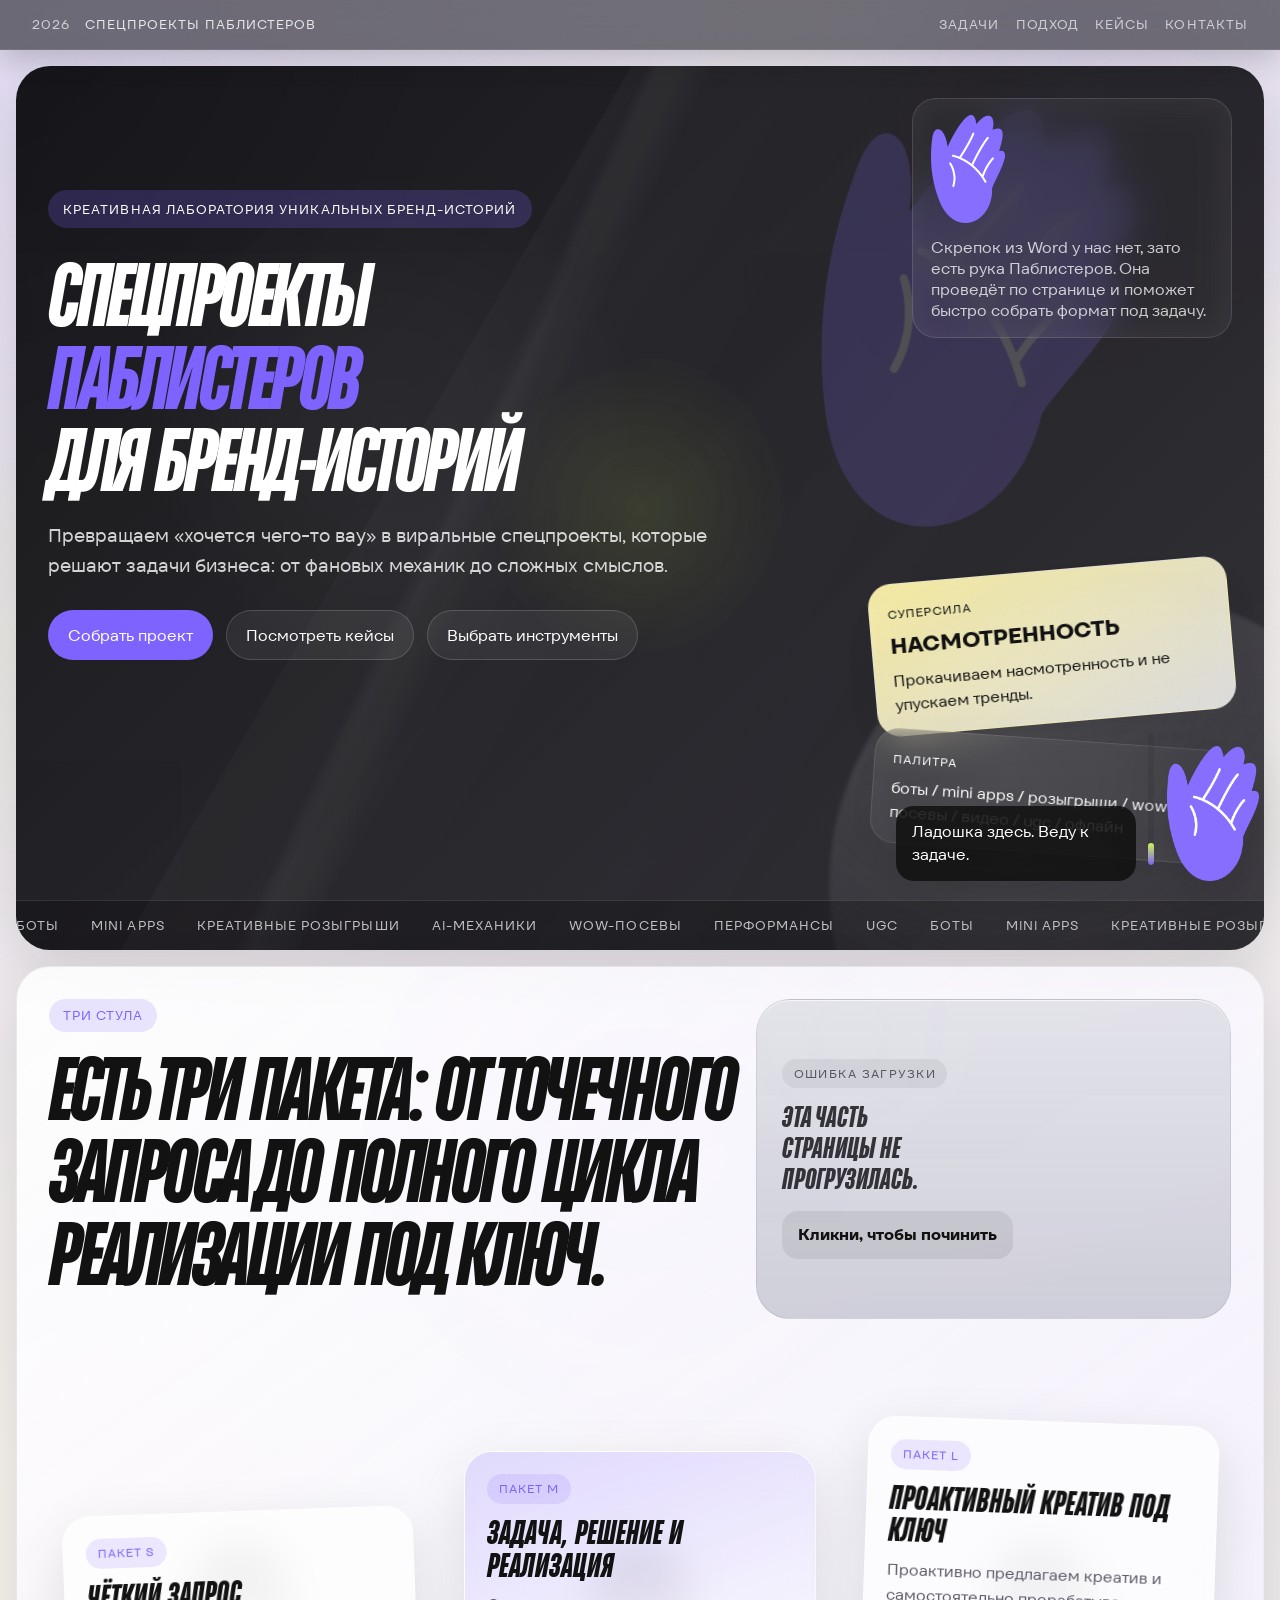
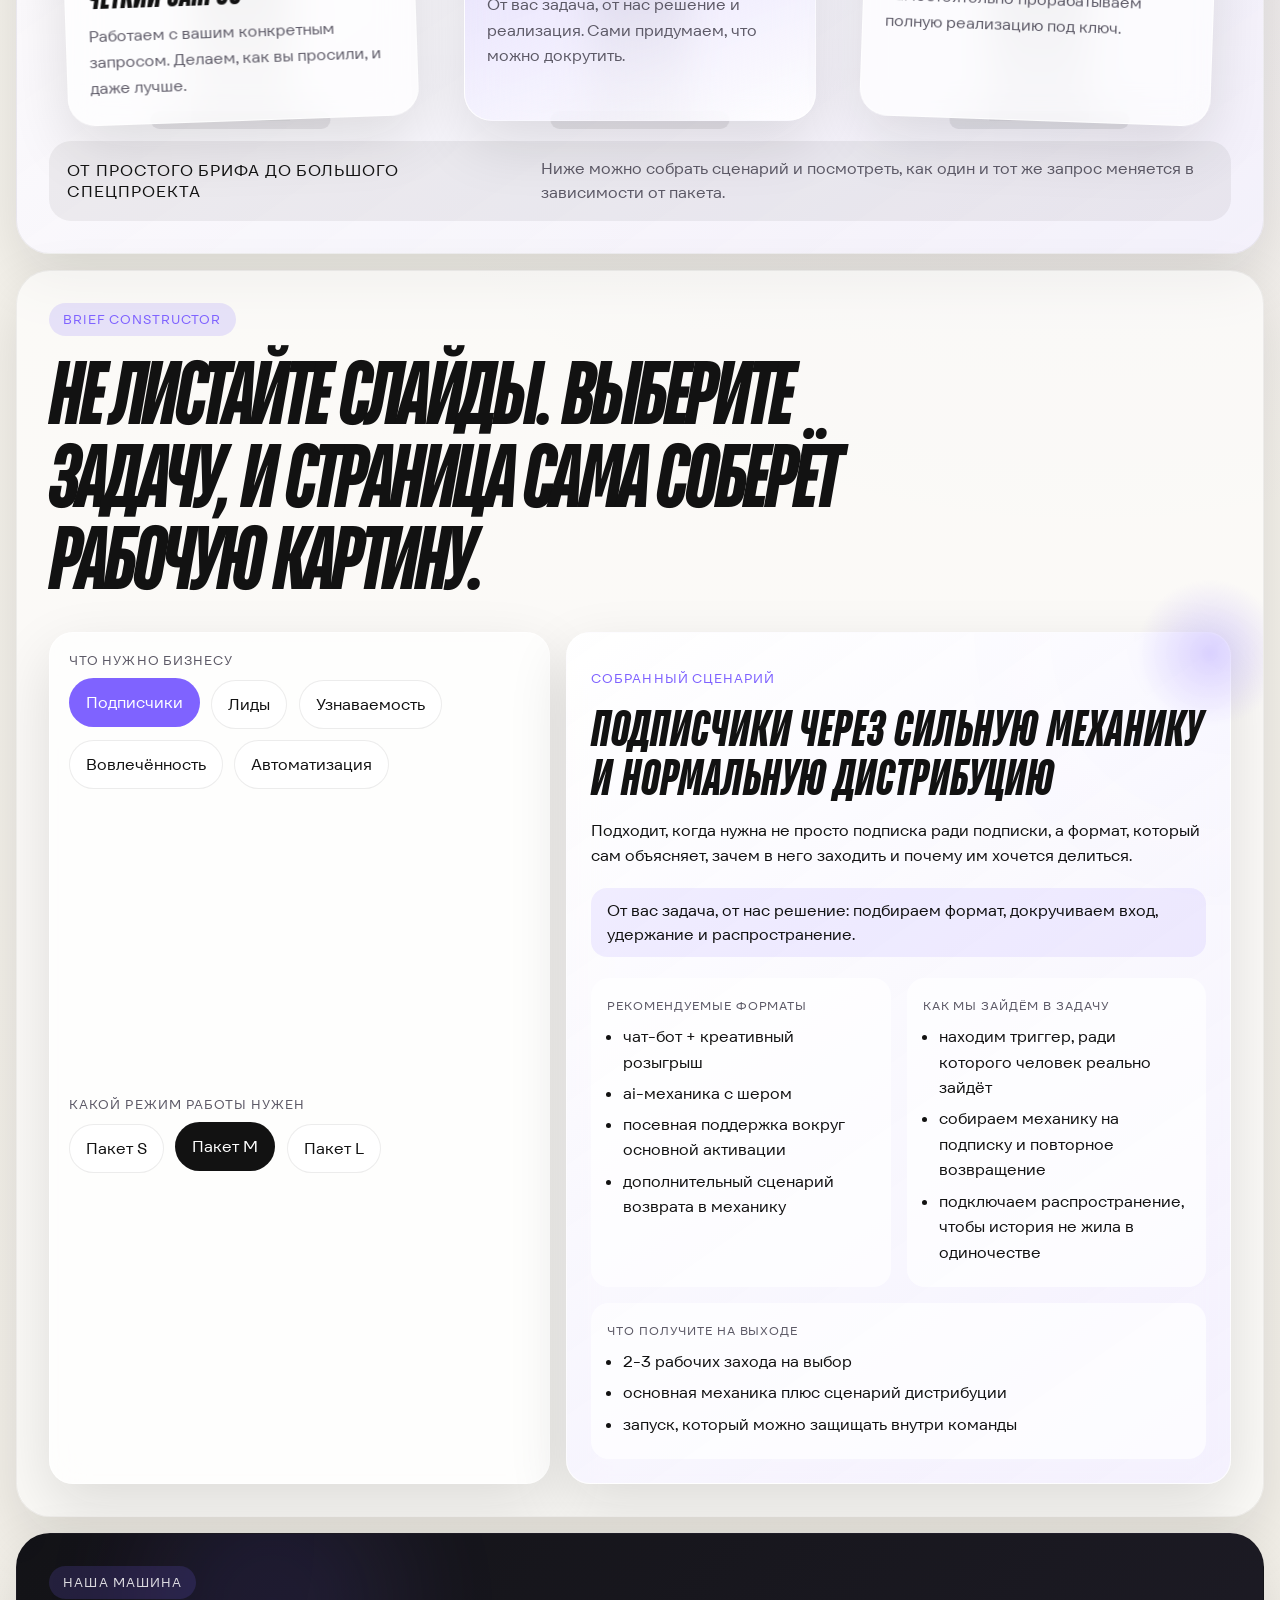
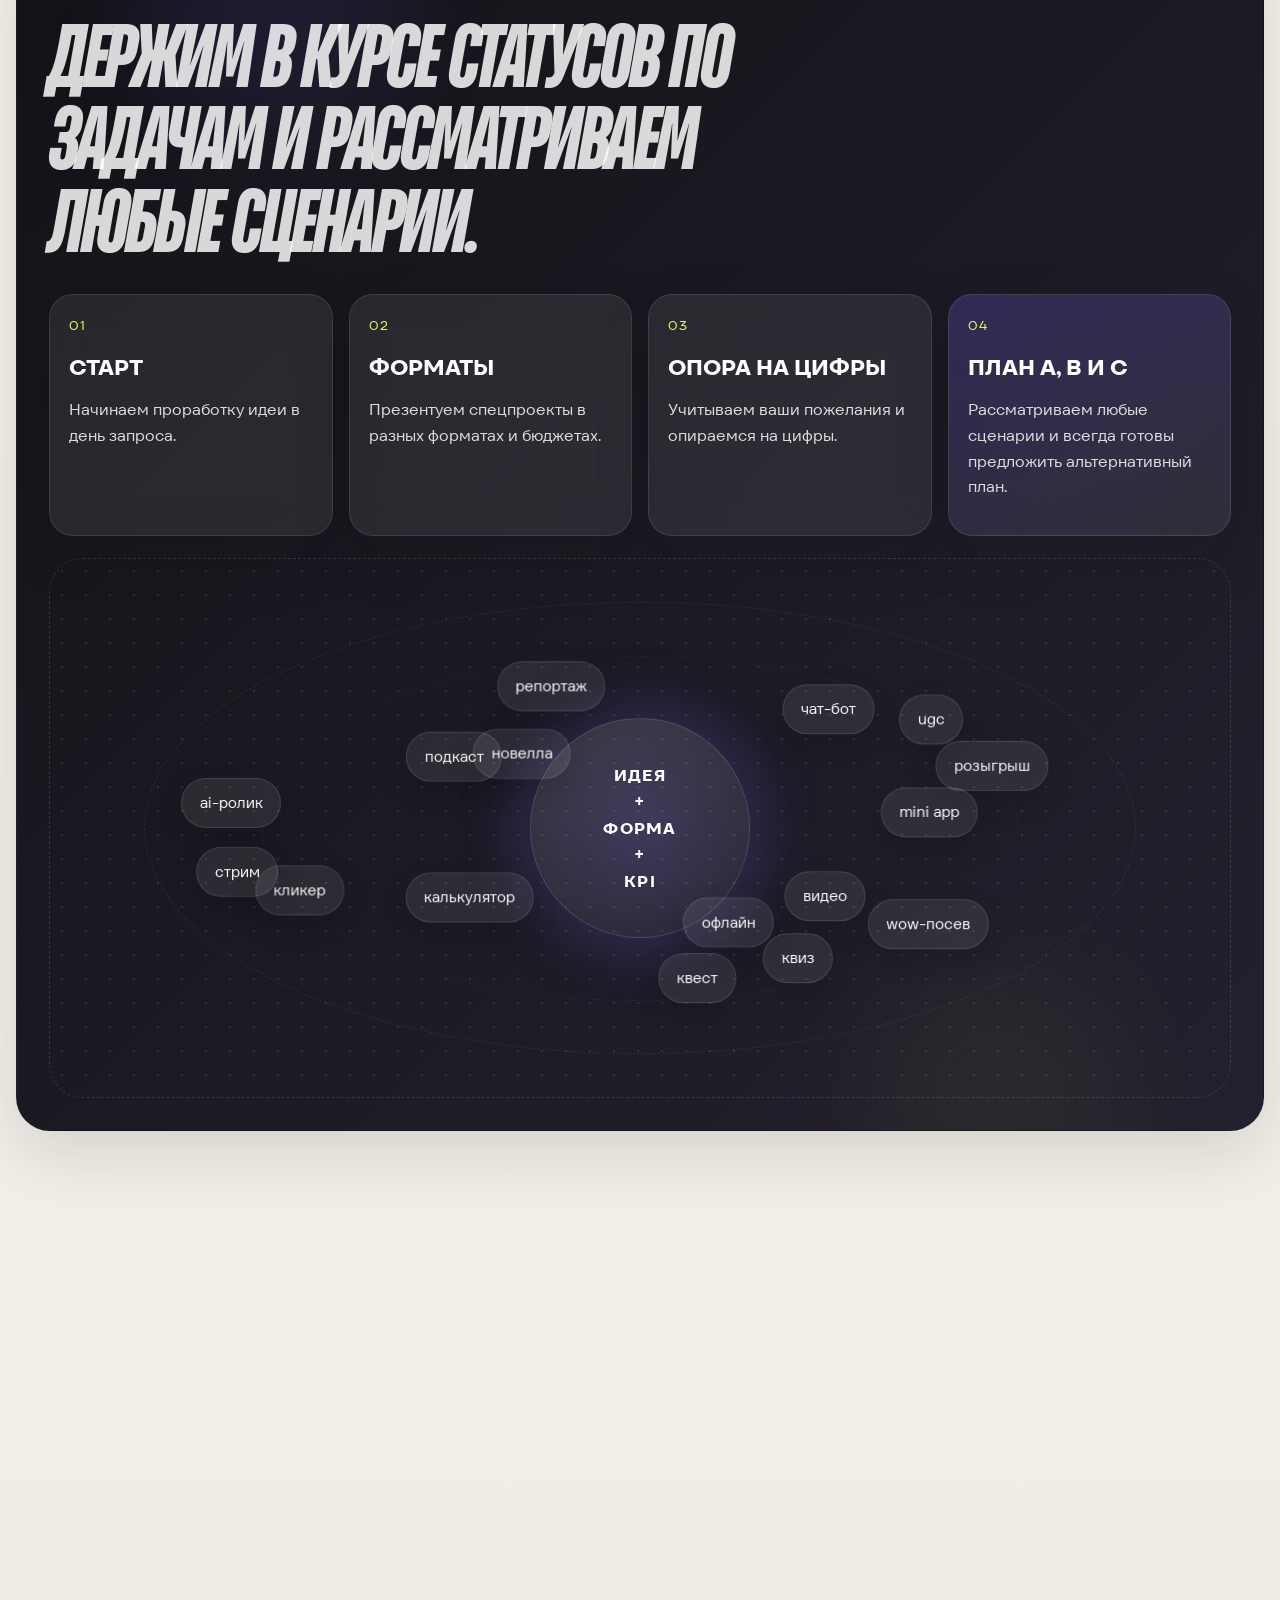
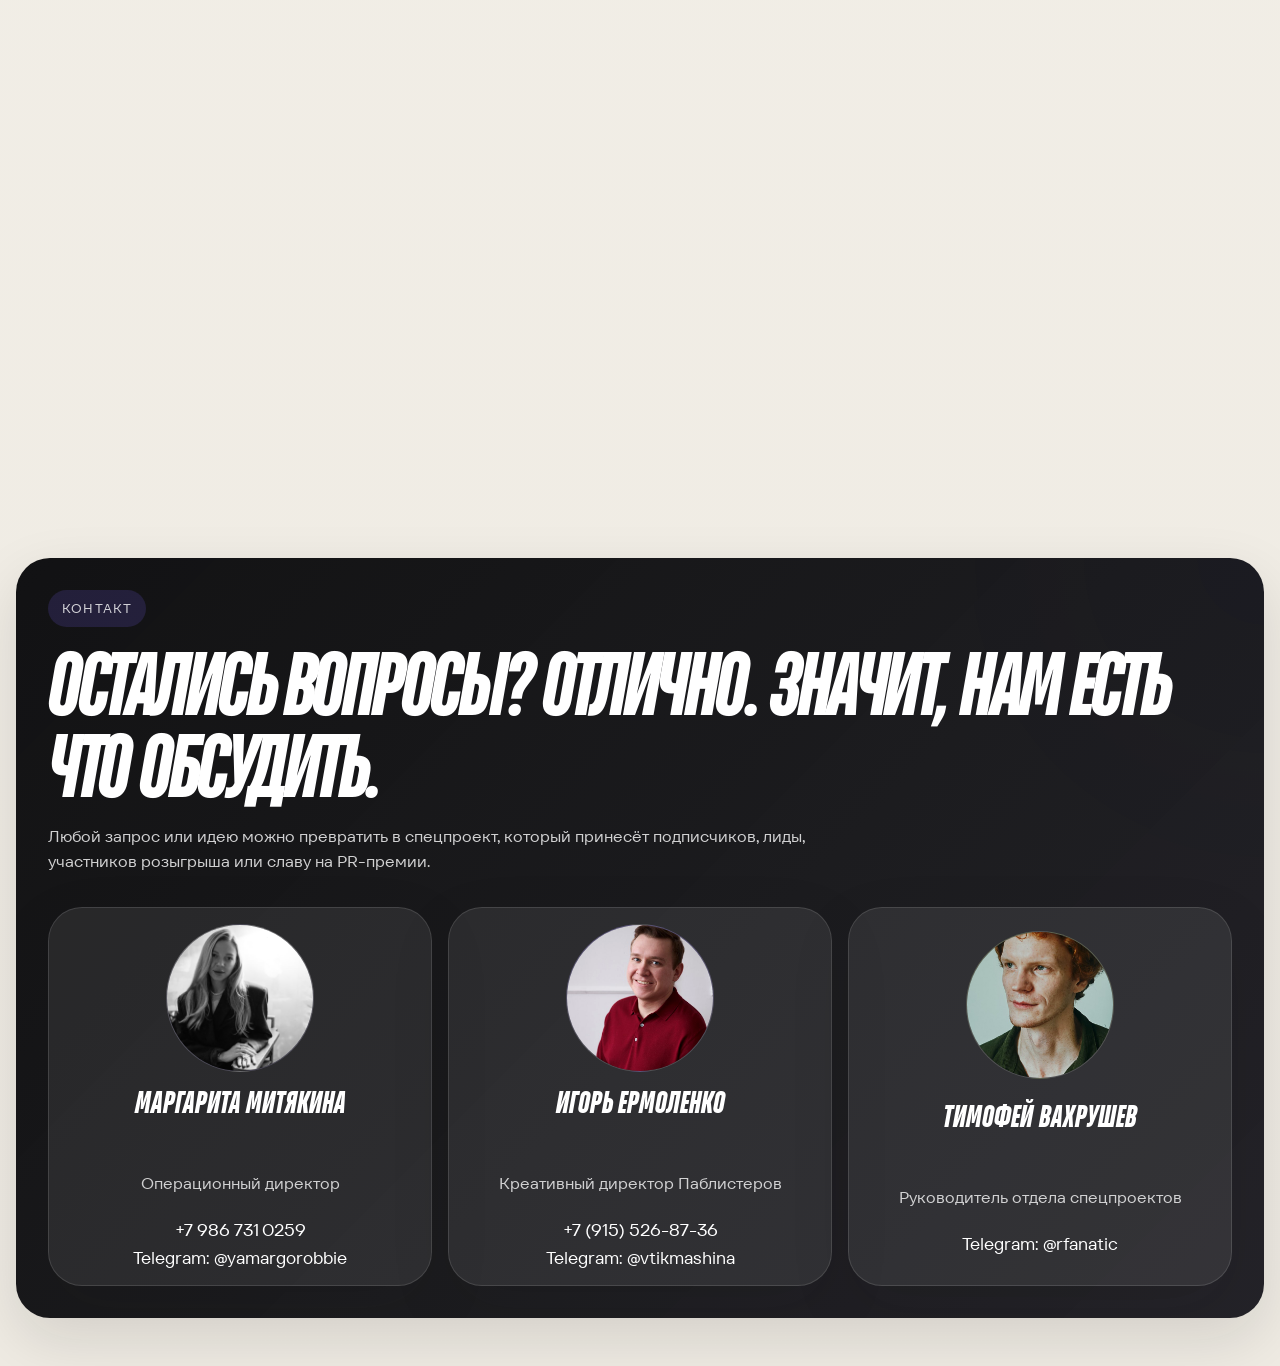
==== index.html @ 962748ff "Initial static site version" ====
<!doctype html>
<html lang="ru">
  <head>
    <meta charset="UTF-8" />
    <meta name="viewport" content="width=device-width, initial-scale=1.0" />
    <title>Спецпроекты Паблистеров</title>
    <link rel="stylesheet" href="./styles.css?v=20260331-1628" />
  </head>
  <body>
    <div class="noise"></div>
    <div class="ambient ambient--violet"></div>
    <div class="ambient ambient--lime"></div>

    <aside class="palm-navigator" id="palm-nav" aria-hidden="true">
      <div class="palm-navigator__bubble" id="palm-bubble">Ладошка здесь. Веду к задаче.</div>
      <div class="palm-navigator__rail">
        <span class="palm-navigator__progress" id="palm-progress"></span>
      </div>
      <img
        class="palm-navigator__icon"
        id="palm-icon"
        src="./assets/images/palm-guide.png"
        alt=""
      />
    </aside>

    <header class="topbar">
      <a class="brand" href="#hero">
        <span class="brand__year">2026</span>
        <span class="brand__name">спецпроекты паблистеров</span>
      </a>
      <nav class="topbar__nav">
        <a href="#brief">Задачи</a>
        <a href="#engine">Подход</a>
        <a href="#cases">Кейсы</a>
        <a href="#contact">Контакты</a>
      </nav>
    </header>

    <main>
      <section class="hero reveal is-visible" id="hero">
        <div class="hero__mesh"></div>
        <img
          class="hero__palm hero-parallax"
          data-depth="18"
          src="./assets/images/palm-guide.png"
          alt=""
          aria-hidden="true"
        />

        <div class="hero__stage">
          <div class="hero__label">креативная лаборатория уникальных бренд-историй</div>
          <h1 class="hero__title">
            Спецпроекты
            <span>Паблистеров</span>
            для бренд-историй
          </h1>
          <p class="hero__lead">
            Превращаем «хочется чего-то вау» в виральные спецпроекты, которые решают задачи
            бизнеса: от фановых механик до сложных смыслов.
          </p>
          <div class="hero__actions">
            <a class="button button--primary" href="#brief">Собрать проект</a>
            <a class="button button--secondary" href="#cases">Посмотреть кейсы</a>
            <a class="button button--secondary" href="#engine">Выбрать инструменты</a>
          </div>
        </div>

        <aside class="hero__guide hero-parallax" data-depth="10">
          <img class="hero__guide-palm" src="./assets/images/palm-guide.png" alt="" aria-hidden="true" />
          <p>
            Скрепок из Word у нас нет, зато есть рука Паблистеров. Она проведёт по странице и
            поможет быстро собрать формат под задачу.
          </p>
        </aside>

        <div class="hero__cards">
          <article class="floating-card floating-card--tarot hero-parallax" data-depth="12">
            <span class="floating-card__tag">суперсила</span>
            <h2>Насмотренность</h2>
            <p>Прокачиваем насмотренность и не упускаем тренды.</p>
          </article>
          <article class="floating-card floating-card--brief hero-parallax" data-depth="8">
            <span class="floating-card__tag">палитра</span>
            <p>боты / mini apps / розыгрыши / wow-посевы / видео / ugc / офлайн</p>
          </article>
        </div>

        <div class="ticker">
          <div class="ticker__track">
            <span>боты</span>
            <span>mini apps</span>
            <span>креативные розыгрыши</span>
            <span>ai-механики</span>
            <span>wow-посевы</span>
            <span>перформансы</span>
            <span>ugc</span>
            <span>боты</span>
            <span>mini apps</span>
            <span>креативные розыгрыши</span>
            <span>ai-механики</span>
            <span>wow-посевы</span>
          </div>
        </div>
      </section>

      <section class="stools reveal" id="stools">
        <div class="stools-intro">
          <div class="section-head">
            <p class="section-head__eyebrow">три стула</p>
            <h2>Есть три пакета: от точечного запроса до полного цикла реализации под ключ.</h2>
          </div>

          <aside class="stools-glitch" aria-label="Мини-игра про вовлечение">
            <div class="stools-glitch__placeholder" id="stools-game-placeholder">
              <span class="stools-glitch__state">ошибка загрузки</span>
              <p>Эта часть страницы не прогрузилась.</p>
              <button class="stools-glitch__button" id="stools-game-start" type="button">Кликни, чтобы починить</button>
            </div>

            <div class="stools-glitch__game" id="stools-game" hidden>
              <div class="stools-glitch__meta">
                <span>space to jump</span>
                <span id="stools-game-score">00000</span>
              </div>
              <canvas class="stools-glitch__canvas" id="stools-game-canvas" width="520" height="320"></canvas>
              <div class="stools-glitch__overlay" id="stools-game-overlay" hidden>
                <p>Вот вам и вовлечение! Придумаем геймификацию и под вашу задачу)))</p>
                <button class="stools-glitch__button stools-glitch__button--solid" id="stools-game-restart" type="button">Сыграть ещё раз</button>
              </div>
            </div>
          </aside>
        </div>

        <div class="stools-showcase">
          <article class="stool-showcase stool-showcase--s">
            <div class="stool-showcase__seat">
              <span class="stool-showcase__package">Пакет S</span>
              <h3>Чёткий запрос</h3>
              <p>Работаем с вашим конкретным запросом. Делаем, как вы просили, и даже лучше.</p>
            </div>
            <div class="stool-showcase__base"></div>
          </article>

          <article class="stool-showcase stool-showcase--m">
            <div class="stool-showcase__seat">
              <span class="stool-showcase__package">Пакет M</span>
              <h3>Задача, решение и реализация</h3>
              <p>От вас задача, от нас решение и реализация. Сами придумаем, что можно докрутить.</p>
            </div>
            <div class="stool-showcase__base"></div>
          </article>

          <article class="stool-showcase stool-showcase--l">
            <div class="stool-showcase__seat">
              <span class="stool-showcase__package">Пакет L</span>
              <h3>Проактивный креатив под ключ</h3>
              <p>Проактивно предлагаем креатив и самостоятельно прорабатываем полную реализацию под ключ.</p>
            </div>
            <div class="stool-showcase__base"></div>
          </article>
        </div>

        <div class="stools-footer">
          <span>От простого брифа до большого спецпроекта</span>
          <p>Ниже можно собрать сценарий и посмотреть, как один и тот же запрос меняется в зависимости от пакета.</p>
        </div>
      </section>

      <section class="brief reveal" id="brief">
        <div class="section-head">
          <p class="section-head__eyebrow">brief constructor</p>
          <h2>Не листайте слайды. Выберите задачу, и страница сама соберёт рабочую картину.</h2>
        </div>

        <div class="brief__layout">
          <div class="brief__selectors">
            <div>
              <p class="brief__label">Что нужно бизнесу</p>
              <div class="chip-row" id="goal-chips"></div>
            </div>
            <div>
              <p class="brief__label">Какой режим работы нужен</p>
              <div class="chip-row chip-row--soft" id="package-chips"></div>
            </div>
          </div>

          <article class="brief-result">
            <p class="brief-result__eyebrow">собранный сценарий</p>
            <h3 id="brief-title"></h3>
            <p id="brief-description"></p>
            <div class="brief-result__pulse"></div>
            <div class="brief-result__mode" id="brief-mode"></div>

            <div class="brief-result__grid">
              <div class="brief-panel">
                <span>Рекомендуемые форматы</span>
                <ul id="brief-formats"></ul>
              </div>
              <div class="brief-panel">
                <span>Как мы зайдём в задачу</span>
                <ul id="brief-steps"></ul>
              </div>
              <div class="brief-panel brief-panel--wide">
                <span>Что получите на выходе</span>
                <ul id="brief-deliverables"></ul>
              </div>
            </div>
          </article>
        </div>
      </section>

      <section class="engine reveal" id="engine">
        <div class="engine__beam engine__beam--1"></div>
        <div class="engine__beam engine__beam--2"></div>

        <div class="section-head">
          <p class="section-head__eyebrow">наша машина</p>
          <h2>Держим в курсе статусов по задачам и рассматриваем любые сценарии.</h2>
        </div>

        <div class="engine__scenes">
          <article class="scene-card">
            <div class="scene-card__number">01</div>
            <h3>Старт</h3>
            <p>Начинаем проработку идеи в день запроса.</p>
          </article>
          <article class="scene-card">
            <div class="scene-card__number">02</div>
            <h3>Форматы</h3>
            <p>Презентуем спецпроекты в разных форматах и бюджетах.</p>
          </article>
          <article class="scene-card">
            <div class="scene-card__number">03</div>
            <h3>Опора на цифры</h3>
            <p>Учитываем ваши пожелания и опираемся на цифры.</p>
          </article>
          <article class="scene-card scene-card--accent">
            <div class="scene-card__number">04</div>
            <h3>План A, B и C</h3>
            <p>Рассматриваем любые сценарии и всегда готовы предложить альтернативный план.</p>
          </article>
        </div>

        <div class="ritual-board" id="ritual-board">
          <div class="ritual-board__center">
            <span>идея</span>
            <span>+</span>
            <span>форма</span>
            <span>+</span>
            <span>kpi</span>
          </div>
          <button class="ritual-board__token ritual-board__token--1" data-orbit-angle="0.1" data-orbit-radius="0.42" data-orbit-speed="0.00011" data-description="Лёгкие и сложные сценарии в Telegram: от квизов и калькуляторов до сервисных и игровых механик.">чат-бот</button>
          <button class="ritual-board__token ritual-board__token--2" data-orbit-angle="0.55" data-orbit-radius="0.34" data-orbit-speed="-0.00012" data-description="Пошаговая история с развилками, голосованиями и эффектом «что будет дальше»." >новелла</button>
          <button class="ritual-board__token ritual-board__token--3" data-orbit-angle="0.95" data-orbit-radius="0.46" data-orbit-speed="0.0001" data-description="Механика с призами, в которую хочется вовлекаться и возвращаться, а не просто выполнить одно действие.">розыгрыш</button>
          <button class="ritual-board__token ritual-board__token--4" data-orbit-angle="1.35" data-orbit-radius="0.38" data-orbit-speed="-0.00008" data-description="Быстрый интерфейс внутри мессенджера или платформы для более сложного пользовательского пути.">mini app</button>
          <button class="ritual-board__token ritual-board__token--5" data-orbit-angle="1.85" data-orbit-radius="0.44" data-orbit-speed="0.00013" data-description="Контент, который люди создают и разносят сами: фото, видео, мемы, реакции, сторис.">ugc</button>
          <button class="ritual-board__token ritual-board__token--6" data-orbit-angle="2.25" data-orbit-radius="0.33" data-orbit-speed="-0.0001" data-description="Съёмка, монтаж и короткие визуальные формы, которые быстро выходят в паблик и работают на внимание.">видео</button>
          <button class="ritual-board__token ritual-board__token--7" data-orbit-angle="2.7" data-orbit-radius="0.47" data-orbit-speed="0.00008" data-description="Хулиганский медиазаход, который выглядит как инфоповод, а не как лобовая реклама.">wow-посев</button>
          <button class="ritual-board__token ritual-board__token--8" data-orbit-angle="3.1" data-orbit-radius="0.36" data-orbit-speed="-0.00012" data-description="Живой выход бренда в пространство: событие, акция, точка контакта или сценический жест.">офлайн</button>
          <button class="ritual-board__token ritual-board__token--9" data-orbit-angle="3.55" data-orbit-radius="0.43" data-orbit-speed="0.00009" data-description="Маршрут с заданиями, поиском, подсказками и чувством прохождения.">квест</button>
          <button class="ritual-board__token ritual-board__token--10" data-orbit-angle="3.95" data-orbit-radius="0.35" data-orbit-speed="-0.00011" data-description="Быстрый формат на несколько вопросов, который можно привязать к продукту, инфоповоду или сегментации.">квиз</button>
          <button class="ritual-board__token ritual-board__token--11" data-orbit-angle="4.35" data-orbit-radius="0.45" data-orbit-speed="0.0001" data-description="Повторяющееся простое действие, которое затягивает и отлично работает на вовлечение.">кликер</button>
          <button class="ritual-board__token ritual-board__token--12" data-orbit-angle="4.8" data-orbit-radius="0.34" data-orbit-speed="-0.00008" data-description="Полезный инструмент, который даёт человеку быстрый ответ и подводит к продукту или подписке.">калькулятор</button>
          <button class="ritual-board__token ritual-board__token--13" data-orbit-angle="5.2" data-orbit-radius="0.42" data-orbit-speed="0.00012" data-description="Ролик с нейросеточной графикой или механикой, который работает на вау-эффект и шеринг.">ai-ролик</button>
          <button class="ritual-board__token ritual-board__token--14" data-orbit-angle="5.65" data-orbit-radius="0.36" data-orbit-speed="-0.0001" data-description="Разговорный формат для бренда, темы или релиза, который можно разворачивать в серию.">подкаст</button>
          <button class="ritual-board__token ritual-board__token--15" data-orbit-angle="6.0" data-orbit-radius="0.46" data-orbit-speed="0.00009" data-description="Прямой эфир, онлайн-выход или трансляция, которую можно превратить в событие и медиаповод.">стрим</button>
          <button class="ritual-board__token ritual-board__token--16" data-orbit-angle="6.45" data-orbit-radius="0.33" data-orbit-speed="-0.00012" data-description="Быстрая полевая съёмка и выпуск материала в моменте, пока интерес аудитории ещё горячий.">репортаж</button>
          <div class="ritual-board__tooltip" id="ritual-tooltip" aria-live="polite"></div>
        </div>
      </section>

      <section class="cases reveal" id="cases">
        <div class="section-head">
          <p class="section-head__eyebrow">case deck</p>
          <h2>Идеи, механики и кейсы, которые можно собрать под конкретную задачу.</h2>
        </div>

        <div class="cases__layout">
          <div class="case-stack" id="case-stack"></div>
          <article class="case-view" id="case-view">
            <p class="case-view__tag" id="case-tag"></p>
            <h3 id="case-title"></h3>
            <p class="case-view__request" id="case-request"></p>
            <p class="case-view__idea" id="case-idea"></p>
            <div class="case-view__flash"></div>
            <div class="case-view__meta">
              <div>
                <span>Что получилось</span>
                <p id="case-result"></p>
              </div>
              <div>
                <span>Почему это сработало</span>
                <p id="case-why"></p>
              </div>
            </div>
          </article>
        </div>
      </section>

      <section class="finale reveal" id="contact">
        <div class="finale__copy">
          <p class="section-head__eyebrow">контакт</p>
          <h2>Остались вопросы? Отлично. Значит, нам есть что обсудить.</h2>
          <p>
            Любой запрос или идею можно превратить в спецпроект, который принесёт подписчиков,
            лиды, участников розыгрыша или славу на PR-премии.
          </p>
        </div>

        <div class="contacts contacts--trio">
          <article class="contact-hero contact-hero--tertiary">
            <div class="contact-hero__photo-wrap contact-hero__photo-wrap--tertiary">
              <img class="contact-hero__photo contact-hero__photo--tertiary" src="./assets/images/margarita-mityakina.jpg" alt="Маргарита Митякина" />
            </div>
            <div class="contact-hero__content">
              <span>Маргарита Митякина</span>
              <p>Операционный директор</p>
              <a href="tel:+79867310259">+7 986 731 0259</a>
              <a href="https://t.me/yamargorobbie">Telegram: @yamargorobbie</a>
            </div>
          </article>
          <article class="contact-hero">
            <div class="contact-hero__photo-wrap">
              <img class="contact-hero__photo" src="./assets/images/igor-ermolenko.jpg" alt="Игорь Ермоленко" />
            </div>
            <div class="contact-hero__content">
              <span>Игорь Ермоленко</span>
              <p>Креативный директор Паблистеров</p>
              <a href="tel:+79155268736">+7 (915) 526-87-36</a>
              <a href="https://t.me/vtikmashina">Telegram: @vtikmashina</a>
            </div>
          </article>
          <article class="contact-hero contact-hero--secondary">
            <div class="contact-hero__photo-wrap contact-hero__photo-wrap--secondary">
              <img class="contact-hero__photo contact-hero__photo--secondary" src="./assets/images/timofey-vakhrushev.jpg" alt="Тимофей Вахрушев" />
            </div>
            <div class="contact-hero__content">
              <span>Тимофей Вахрушев</span>
              <p>Руководитель отдела спецпроектов</p>
              <a href="https://t.me/rfanatic">Telegram: @rfanatic</a>
            </div>
          </article>
        </div>
      </section>
    </main>

    <script src="./script.js?v=20260331-1642"></script>
  </body>
</html>
---- styles.css ----
:root {
  --bg: #f3f1ea;
  --paper: rgba(255, 255, 255, 0.72);
  --ink: #121212;
  --muted: #5d5a67;
  --line: rgba(18, 18, 18, 0.08);
  --violet: #7f63ff;
  --violet-soft: rgba(127, 99, 255, 0.16);
  --lime: #d8ff56;
  --shadow: 0 22px 60px rgba(18, 18, 18, 0.12);
  --radius-xl: 34px;
  --radius-lg: 24px;
  --radius-md: 18px;
  --container: 1280px;
}

@font-face {
  font-family: "TT Bluescreens";
  src: url("./assets/fonts/TT_Bluescreens_ExtraBold_Italic.woff2") format("woff2");
  font-weight: 800;
  font-style: italic;
  font-display: swap;
}

@font-face {
  font-family: "TT Firs Text";
  src: url("./assets/fonts/TT_Firs_Text_Normal.woff2") format("woff2");
  font-weight: 400;
  font-style: normal;
  font-display: swap;
}

@font-face {
  font-family: "TT Firs Text";
  src: url("./assets/fonts/TT_Firs_Text_Bold.woff2") format("woff2");
  font-weight: 700;
  font-style: normal;
  font-display: swap;
}

*,
*::before,
*::after {
  box-sizing: border-box;
}

html {
  scroll-behavior: smooth;
}

body {
  margin: 0;
  min-width: 320px;
  color: var(--ink);
  font-family: "TT Firs Text", Arial, Helvetica, sans-serif;
  background:
    radial-gradient(circle at top left, rgba(127, 99, 255, 0.18), transparent 24%),
    radial-gradient(circle at 85% 20%, rgba(127, 99, 255, 0.08), transparent 18%),
    linear-gradient(180deg, #f7f5ef 0%, #efebe3 100%);
}

img {
  display: block;
  max-width: 100%;
}

a {
  color: inherit;
  text-decoration: none;
}

button {
  font: inherit;
  color: inherit;
}

.noise {
  position: fixed;
  inset: 0;
  pointer-events: none;
  opacity: 0.2;
  background-image:
    radial-gradient(circle at 20% 20%, rgba(18, 18, 18, 0.18) 0.7px, transparent 0.7px),
    radial-gradient(circle at 80% 30%, rgba(18, 18, 18, 0.14) 0.7px, transparent 0.7px),
    radial-gradient(circle at 50% 70%, rgba(18, 18, 18, 0.12) 0.8px, transparent 0.8px);
  background-size: 12px 12px, 16px 16px, 22px 22px;
  mix-blend-mode: multiply;
  z-index: 50;
}

.ambient {
  position: fixed;
  border-radius: 50%;
  filter: blur(70px);
  pointer-events: none;
  opacity: 0.22;
  z-index: 0;
  animation: ambientFloat 14s ease-in-out infinite;
}

.ambient--violet {
  top: -10vw;
  right: -8vw;
  width: 38vw;
  height: 38vw;
  background: rgba(127, 99, 255, 0.5);
}

.ambient--lime {
  bottom: 6vw;
  left: -8vw;
  width: 28vw;
  height: 28vw;
  background: rgba(216, 255, 86, 0.38);
  animation-duration: 18s;
}

.topbar {
  position: sticky;
  top: 0;
  z-index: 40;
  display: flex;
  justify-content: space-between;
  align-items: center;
  gap: 1rem;
  padding: 1rem clamp(1rem, 3vw, 2rem);
  background: rgba(17, 17, 22, 0.56);
  backdrop-filter: blur(24px) saturate(1.15);
  border-bottom: 1px solid rgba(255, 255, 255, 0.08);
  box-shadow: 0 10px 28px rgba(8, 8, 12, 0.18);
}

.brand {
  display: flex;
  align-items: center;
  gap: 0.9rem;
}

.brand__year,
.brand__name,
.topbar__nav a {
  font-size: 0.84rem;
  letter-spacing: 0.08em;
  text-transform: uppercase;
  color: rgba(255, 255, 255, 0.84);
}

.brand__year,
.topbar__nav a {
  color: rgba(255, 255, 255, 0.68);
}

.topbar__nav {
  display: flex;
  gap: 1rem;
}

.palm-navigator {
  position: fixed;
  right: 1.3rem;
  bottom: 1.2rem;
  z-index: 45;
  display: flex;
  align-items: end;
  gap: 0.8rem;
  pointer-events: none;
  opacity: 1;
}

.palm-navigator__bubble {
  max-width: 240px;
  padding: 0.9rem 1rem;
  border-radius: 18px;
  background: rgba(18, 18, 18, 0.88);
  color: #fff;
  line-height: 1.45;
  box-shadow: var(--shadow);
}

.palm-navigator__rail {
  position: relative;
  width: 6px;
  height: 132px;
  margin-bottom: 16px;
  border-radius: 999px;
  background: rgba(18, 18, 18, 0.08);
  overflow: hidden;
}

.palm-navigator__progress {
  position: absolute;
  left: 0;
  right: 0;
  bottom: 0;
  height: 20%;
  border-radius: inherit;
  background: linear-gradient(180deg, var(--lime), var(--violet));
  transition: height 280ms ease;
}

.palm-navigator__icon {
  width: 92px;
  height: auto;
  display: block;
  opacity: 1;
  filter: drop-shadow(0 18px 28px rgba(18, 18, 18, 0.18));
  transform-origin: 50% 80%;
  animation: palmWave 3.6s ease-in-out infinite;
}

main {
  padding-bottom: 2rem;
}

section {
  width: min(calc(100% - 2rem), var(--container));
  margin: 1rem auto;
}

.hero,
.brief,
.engine,
.stools,
.cases,
.finale {
  position: relative;
  overflow: hidden;
  border-radius: var(--radius-xl);
  box-shadow: var(--shadow);
}

.reveal {
  opacity: 0;
  transform: translateY(24px);
  transition: opacity 650ms ease, transform 650ms ease;
}

.reveal.is-visible {
  opacity: 1;
  transform: translateY(0);
}

.section-head {
  position: relative;
  z-index: 1;
  max-width: 820px;
  margin-bottom: 2rem;
}

.section-head__eyebrow {
  display: inline-flex;
  align-items: center;
  margin: 0 0 1rem;
  padding: 0.5rem 0.9rem;
  border-radius: 999px;
  background: var(--violet-soft);
  color: var(--violet);
  letter-spacing: 0.08em;
  text-transform: uppercase;
  font-size: 0.82rem;
}

.section-head h2,
.hero__title,
.finale h2 {
  margin: 0;
  line-height: 0.92;
  letter-spacing: -0.05em;
  text-transform: uppercase;
  font-size: clamp(2.5rem, 7vw, 6.2rem);
  font-weight: 800;
  font-family: "TT Bluescreens", "TT Firs Text", Arial, sans-serif;
  font-style: italic;
}

.hero {
  min-height: calc(100svh - 1rem);
  padding: clamp(1.2rem, 3vw, 2rem);
  background:
    linear-gradient(135deg, rgba(8, 8, 10, 0.96), rgba(24, 22, 30, 0.9)),
    radial-gradient(circle at top left, rgba(127, 99, 255, 0.36), transparent 28%);
  color: #fff;
}

.hero::before,
.hero::after {
  content: "";
  position: absolute;
  pointer-events: none;
}

.hero::before {
  width: 46vw;
  height: 46vw;
  right: -12vw;
  bottom: -18vw;
  border-radius: 50%;
  background:
    linear-gradient(180deg, rgba(255, 255, 255, 0.24), rgba(255, 255, 255, 0.03)),
    radial-gradient(circle at 30% 30%, rgba(255, 255, 255, 0.22), transparent 45%);
  filter: blur(2px);
  opacity: 0.42;
}

.hero::after {
  inset: 0;
  background:
    linear-gradient(120deg, transparent 35%, rgba(255, 255, 255, 0.03) 35%, transparent 70%),
    linear-gradient(0deg, rgba(255, 255, 255, 0.04), rgba(255, 255, 255, 0.04));
  opacity: 0.75;
}

.hero__mesh {
  position: absolute;
  inset: 0;
  background:
    radial-gradient(circle at 30% 40%, rgba(255, 255, 255, 0.08), transparent 24%),
    linear-gradient(115deg, transparent 38%, rgba(255, 255, 255, 0.08) 39%, transparent 42%),
    linear-gradient(transparent 49%, rgba(255, 255, 255, 0.05) 50%, transparent 51%);
  background-size: auto, auto, 100% 22px;
  mix-blend-mode: screen;
  opacity: 0.55;
  animation: meshShift 12s linear infinite;
}

.hero__palm {
  position: absolute;
  top: 4%;
  right: 12%;
  z-index: 1;
  width: min(23vw, 300px);
  opacity: 0.18;
  transform: rotate(14deg);
  filter: blur(0.6px);
  animation: heroPalmFloat 8s ease-in-out infinite;
}

.hero__stage {
  position: relative;
  z-index: 4;
  max-width: 860px;
  padding-top: clamp(3rem, 8vw, 8rem);
}

.hero__label,
.hero__overline {
  text-transform: uppercase;
  letter-spacing: 0.08em;
}

.hero__label {
  display: inline-block;
  margin-bottom: 1rem;
  padding: 0.65rem 0.95rem;
  border-radius: 999px;
  background: rgba(127, 99, 255, 0.22);
  color: #fff;
  font-size: 0.82rem;
  transform: translateY(-10px);
}

.hero__overline {
  margin: 0 0 1rem;
  color: rgba(255, 255, 255, 0.64);
  font-size: 0.82rem;
}

.hero__title span {
  display: block;
  color: var(--violet);
}

.hero__lead,
.finale p,
.brief-result p,
.scene-card p,
.stool-card p,
.case-view p {
  line-height: 1.6;
}

.hero__lead {
  max-width: 42rem;
  font-size: clamp(1.05rem, 2vw, 1.2rem);
  color: rgba(255, 255, 255, 0.8);
}

.hero__actions {
  position: relative;
  z-index: 5;
  display: flex;
  flex-wrap: wrap;
  gap: 0.8rem;
  margin-top: 1.75rem;
  margin-bottom: 4.5rem;
}

.button {
  display: inline-flex;
  align-items: center;
  justify-content: center;
  min-height: 50px;
  padding: 0.85rem 1.2rem;
  border-radius: 999px;
  border: 1px solid transparent;
  transition: transform 180ms ease, border-color 180ms ease, background 180ms ease;
  will-change: transform;
}

.button:hover {
  transform: translateY(-2px);
}

.button--primary {
  background: var(--violet);
  color: #fff;
}

.button--secondary {
  background: rgba(255, 255, 255, 0.06);
  color: #fff;
  border-color: rgba(255, 255, 255, 0.16);
}

.hero__guide {
  position: absolute;
  top: clamp(1.2rem, 3vw, 2rem);
  right: clamp(1.2rem, 3vw, 2rem);
  z-index: 3;
  max-width: 320px;
  padding: 1rem 1.1rem;
  border-radius: var(--radius-lg);
  background: rgba(255, 255, 255, 0.08);
  border: 1px solid rgba(255, 255, 255, 0.12);
  backdrop-filter: blur(18px);
}

.hero__guide p {
  margin: 0;
  color: rgba(255, 255, 255, 0.76);
}

.hero__guide-palm {
  width: 74px;
  margin-bottom: 0.85rem;
  display: block;
  opacity: 1;
  animation: guidePalmPop 2.8s ease-in-out infinite;
}

.hero__cards {
  position: absolute;
  right: clamp(1.2rem, 3vw, 2rem);
  bottom: 6rem;
  z-index: 3;
  display: grid;
  gap: 1rem;
  width: min(360px, 32vw);
}

.floating-card {
  padding: 1.15rem;
  border-radius: var(--radius-lg);
  backdrop-filter: blur(18px);
  border: 1px solid rgba(255, 255, 255, 0.1);
  box-shadow: var(--shadow);
  will-change: transform;
}

.floating-card__tag {
  display: inline-block;
  margin-bottom: 0.6rem;
  font-size: 0.75rem;
  letter-spacing: 0.08em;
  text-transform: uppercase;
}

.floating-card h2 {
  margin: 0 0 0.6rem;
  font-size: 1.4rem;
  text-transform: uppercase;
}

.floating-card p {
  margin: 0;
  line-height: 1.5;
}

.floating-card--tarot {
  background: linear-gradient(155deg, rgba(255, 244, 168, 0.95), rgba(255, 255, 255, 0.82));
  color: var(--ink);
  transform: rotate(-5deg);
}

.floating-card--brief {
  background: rgba(255, 255, 255, 0.08);
  color: #fff;
  transform: rotate(4deg);
}

.ticker {
  position: absolute;
  left: 0;
  right: 0;
  bottom: 0;
  z-index: 2;
  overflow: hidden;
  padding: 1rem 0;
  border-top: 1px solid rgba(255, 255, 255, 0.12);
  background: rgba(0, 0, 0, 0.24);
}

.ticker__track {
  display: flex;
  gap: 2rem;
  width: max-content;
  animation: ticker 24s linear infinite;
  text-transform: uppercase;
  letter-spacing: 0.08em;
  color: rgba(255, 255, 255, 0.72);
  font-size: 0.82rem;
}

.brief,
.engine,
.stools,
.cases {
  padding: clamp(1.2rem, 3vw, 2rem);
  background: rgba(255, 255, 255, 0.6);
  border: 1px solid rgba(18, 18, 18, 0.06);
}

.brief__layout {
  display: grid;
  grid-template-columns: 0.86fr 1.14fr;
  gap: 1rem;
}

.brief__selectors,
.brief-result,
.scene-card,
.stool-card,
.case-view,
.contact-pill {
  background: var(--paper);
  border: 1px solid rgba(255, 255, 255, 0.7);
  backdrop-filter: blur(18px);
  box-shadow: var(--shadow);
}

.brief__selectors {
  display: grid;
  gap: 1rem;
  padding: 1.2rem;
  border-radius: var(--radius-lg);
}

.brief__label {
  margin: 0 0 0.7rem;
  font-size: 0.82rem;
  text-transform: uppercase;
  letter-spacing: 0.08em;
  color: var(--muted);
}

.chip-row {
  display: flex;
  flex-wrap: wrap;
  gap: 0.7rem;
}

.chip {
  padding: 0.8rem 1rem;
  border-radius: 999px;
  border: 1px solid var(--line);
  background: rgba(255, 255, 255, 0.7);
  cursor: pointer;
  transition: transform 160ms ease, background 160ms ease, border-color 160ms ease;
  will-change: transform;
}

.chip:hover,
.chip.is-active {
  transform: translateY(-2px);
  background: var(--violet);
  color: #fff;
  border-color: transparent;
}

.chip-row--soft .chip.is-active {
  background: var(--ink);
}

.brief-result {
  position: relative;
  padding: 1.5rem;
  border-radius: var(--radius-lg);
  background:
    linear-gradient(145deg, rgba(255, 255, 255, 0.92), rgba(242, 239, 255, 0.84)),
    radial-gradient(circle at top right, rgba(127, 99, 255, 0.14), transparent 28%);
}

.brief-result__eyebrow,
.case-view__tag,
.stool-card__name {
  display: inline-block;
  margin-bottom: 0.85rem;
  color: var(--violet);
  font-size: 0.8rem;
  text-transform: uppercase;
  letter-spacing: 0.08em;
}

.brief-result h3,
.case-view h3 {
  position: relative;
  z-index: 1;
  margin: 0 0 0.85rem;
  font-size: clamp(1.8rem, 4vw, 3.2rem);
  line-height: 0.96;
  text-transform: uppercase;
  font-family: "TT Bluescreens", "TT Firs Text", Arial, sans-serif;
  font-style: italic;
  font-weight: 800;
}

.brief-result__pulse {
  position: absolute;
  right: -60px;
  top: -60px;
  width: 160px;
  height: 160px;
  border-radius: 50%;
  background: radial-gradient(circle, rgba(127, 99, 255, 0.26), transparent 65%);
  animation: pulseHalo 3.4s ease-in-out infinite;
  pointer-events: none;
}

.brief-result__grid,
.case-view__meta {
  display: grid;
  grid-template-columns: repeat(2, minmax(0, 1fr));
  gap: 1rem;
  margin-top: 1.3rem;
}

.brief-result__mode {
  position: relative;
  z-index: 1;
  display: inline-flex;
  align-items: center;
  margin-top: 0.2rem;
  padding: 0.7rem 0.95rem;
  border-radius: 16px;
  background: rgba(127, 99, 255, 0.1);
  color: var(--ink);
  line-height: 1.45;
}

.brief-panel {
  position: relative;
  z-index: 1;
  padding: 1rem;
  border-radius: var(--radius-md);
  background: rgba(255, 255, 255, 0.7);
}

.brief-panel span,
.case-view__meta span {
  display: inline-block;
  margin-bottom: 0.7rem;
  color: var(--muted);
  text-transform: uppercase;
  letter-spacing: 0.08em;
  font-size: 0.74rem;
}

.brief-panel ul,
.case-view__meta p {
  margin: 0;
  padding-left: 1rem;
}

.brief-panel li {
  line-height: 1.6;
  margin-bottom: 0.35rem;
}

.brief-panel--wide {
  grid-column: 1 / -1;
}

.engine {
  background:
    linear-gradient(135deg, rgba(14, 14, 18, 0.98), rgba(31, 28, 42, 0.98)),
    radial-gradient(circle at top left, rgba(127, 99, 255, 0.32), transparent 25%);
  color: #fff;
}

.engine .section-head h2,
.engine .section-head p,
.scene-card p {
  color: rgba(255, 255, 255, 0.84);
}

.engine__beam {
  position: absolute;
  border-radius: 50%;
  filter: blur(60px);
  opacity: 0.24;
  pointer-events: none;
}

.engine__beam--1 {
  top: -60px;
  left: 10%;
  width: 260px;
  height: 260px;
  background: rgba(127, 99, 255, 0.45);
  animation: ambientFloat 12s ease-in-out infinite;
}

.engine__beam--2 {
  right: 12%;
  bottom: -80px;
  width: 240px;
  height: 240px;
  background: rgba(216, 255, 86, 0.22);
  animation: ambientFloat 16s ease-in-out infinite reverse;
}

.engine__scenes {
  position: relative;
  z-index: 1;
  display: grid;
  grid-template-columns: repeat(4, minmax(0, 1fr));
  gap: 1rem;
}

.scene-card {
  min-height: 220px;
  padding: 1.2rem;
  border-radius: var(--radius-lg);
  background: rgba(255, 255, 255, 0.08);
  border-color: rgba(255, 255, 255, 0.1);
}

.scene-card--accent {
  background: linear-gradient(155deg, rgba(127, 99, 255, 0.24), rgba(255, 255, 255, 0.08));
}

.scene-card__number {
  display: inline-block;
  margin-bottom: 1.2rem;
  color: var(--lime);
  font-size: 0.82rem;
  letter-spacing: 0.08em;
}

.scene-card h3,
.stool-card h3 {
  margin: 0 0 0.75rem;
  font-size: 1.4rem;
  text-transform: uppercase;
}

.ritual-board {
  position: relative;
  min-height: 540px;
  margin-top: 1.4rem;
  border-radius: var(--radius-xl);
  border: 1px dashed rgba(255, 255, 255, 0.12);
  background:
    radial-gradient(circle at center, rgba(127, 99, 255, 0.18), transparent 24%),
    radial-gradient(circle at center, rgba(255, 255, 255, 0.1) 1.2px, transparent 1.2px);
  background-size: auto, 24px 24px;
}

.ritual-board__center,
.ritual-board__token {
  position: absolute;
  display: inline-flex;
  align-items: center;
  justify-content: center;
  border-radius: 999px;
}

.ritual-board__center {
  inset: 50% auto auto 50%;
  transform: translate(-50%, -50%);
  flex-direction: column;
  gap: 0.35rem;
  width: 220px;
  height: 220px;
  background: linear-gradient(160deg, rgba(255, 255, 255, 0.12), rgba(255, 255, 255, 0.04));
  border: 1px solid rgba(255, 255, 255, 0.12);
  text-transform: uppercase;
  font-weight: 700;
  letter-spacing: 0.08em;
}

.ritual-board__token {
  top: 50%;
  left: 50%;
  padding: 0.9rem 1.1rem;
  border: 1px solid rgba(255, 255, 255, 0.12);
  background: rgba(255, 255, 255, 0.08);
  color: #fff;
  cursor: pointer;
  transition: transform 180ms ease, background 180ms ease;
  will-change: transform;
  box-shadow: 0 10px 28px rgba(0, 0, 0, 0.16);
  font-size: 0.92rem;
  white-space: nowrap;
}

.ritual-board__token:hover {
  background: rgba(127, 99, 255, 0.28);
  box-shadow: 0 0 30px rgba(127, 99, 255, 0.3);
}

.ritual-board__token--1 { top: 12%; left: 18%; }
.ritual-board__token--2 { top: 18%; right: 18%; }
.ritual-board__token--3 { left: 10%; bottom: 20%; }
.ritual-board__token--4 { right: 10%; bottom: 18%; }
.ritual-board__token--5 { top: 50%; left: 2%; }
.ritual-board__token--6 { top: 54%; right: 3%; }
.ritual-board__token--7 { top: 5%; left: 44%; }
.ritual-board__token--8 { bottom: 6%; left: 43%; }

.ritual-board__token[class*="ritual-board__token--"] {
  top: 50%;
  right: auto;
  bottom: auto;
  left: 50%;
}

.ritual-board__tooltip {
  position: absolute;
  left: 50%;
  bottom: 1.2rem;
  z-index: 4;
  width: min(420px, calc(100% - 2rem));
  min-height: 74px;
  padding: 0.95rem 1rem;
  border-radius: 18px;
  background: rgba(10, 10, 14, 0.82);
  border: 1px solid rgba(255, 255, 255, 0.1);
  color: rgba(255, 255, 255, 0.9);
  line-height: 1.45;
  transform: translateX(-50%);
  box-shadow: 0 18px 44px rgba(0, 0, 0, 0.26);
  backdrop-filter: blur(16px);
  opacity: 0;
  pointer-events: none;
  transition: opacity 180ms ease, transform 180ms ease;
}

.ritual-board__tooltip.is-visible {
  opacity: 1;
  transform: translateX(-50%) translateY(-4px);
}

.stools {
  background:
    linear-gradient(145deg, rgba(255, 255, 255, 0.88), rgba(244, 241, 255, 0.78)),
    radial-gradient(circle at 50% 20%, rgba(127, 99, 255, 0.1), transparent 34%);
}

.stools-intro {
  display: grid;
  grid-template-columns: minmax(0, 1.18fr) minmax(320px, 0.82fr);
  gap: 1.4rem;
  align-items: start;
  margin-bottom: 1.4rem;
}

.stools-intro .section-head {
  margin-bottom: 0;
}

.stools-glitch {
  position: relative;
  min-height: 320px;
  border-radius: 34px;
  overflow: hidden;
  border: 1px solid rgba(18, 18, 18, 0.08);
  background:
    linear-gradient(180deg, rgba(225, 225, 232, 0.92), rgba(202, 202, 214, 0.9)),
    radial-gradient(circle at 20% 12%, rgba(255, 255, 255, 0.65), transparent 26%);
  box-shadow: inset 0 1px 0 rgba(255, 255, 255, 0.7);
}

.stools-glitch::before,
.stools-glitch::after {
  content: "";
  position: absolute;
  inset: 0;
  pointer-events: none;
}

.stools-glitch::before {
  background:
    linear-gradient(transparent 49%, rgba(60, 60, 70, 0.06) 50%, transparent 51%),
    linear-gradient(90deg, transparent 49%, rgba(60, 60, 70, 0.05) 50%, transparent 51%);
  background-size: 100% 18px, 18px 100%;
  opacity: 0.48;
}

.stools-glitch::after {
  background: linear-gradient(120deg, transparent 30%, rgba(255, 255, 255, 0.34) 48%, transparent 56%);
  transform: translateX(-100%);
  animation: glitchSweep 8s linear infinite;
  opacity: 0.7;
}

.stools-glitch__placeholder,
.stools-glitch__game,
.stools-glitch__overlay {
  position: absolute;
  inset: 0;
}

.stools-glitch__placeholder {
  z-index: 2;
  display: flex;
  flex-direction: column;
  justify-content: center;
  padding: 1.6rem;
  color: rgba(23, 23, 28, 0.86);
  cursor: pointer;
}

.stools-glitch__state {
  display: inline-flex;
  align-self: flex-start;
  margin-bottom: 0.85rem;
  padding: 0.42rem 0.72rem;
  border-radius: 999px;
  background: rgba(56, 56, 67, 0.08);
  color: rgba(56, 56, 67, 0.8);
  font-size: 0.74rem;
  text-transform: uppercase;
  letter-spacing: 0.12em;
}

.stools-glitch__placeholder p {
  max-width: 14ch;
  margin: 0 0 1rem;
  font-size: clamp(1.25rem, 2.4vw, 1.85rem);
  line-height: 1.05;
  font-family: "TT Bluescreens", "TT Firs Text", Arial, sans-serif;
  font-style: italic;
  text-transform: uppercase;
}

.stools-glitch__button {
  display: inline-flex;
  align-self: flex-start;
  align-items: center;
  justify-content: center;
  min-height: 44px;
  padding: 0.85rem 1rem;
  border: 0;
  border-radius: 16px;
  background: rgba(18, 18, 18, 0.08);
  color: var(--ink);
  font: inherit;
  font-weight: 600;
  cursor: pointer;
  transition: transform 180ms ease, background 180ms ease, box-shadow 180ms ease;
}

.stools-glitch__button:hover {
  transform: translateY(-2px);
  background: rgba(18, 18, 18, 0.12);
  box-shadow: 0 12px 24px rgba(18, 18, 18, 0.1);
}

.stools-glitch__button--solid {
  background: var(--violet);
  color: #fff;
}

.stools-glitch__button--solid:hover {
  background: #6f57ff;
}

.stools-glitch__game {
  z-index: 3;
  padding: 1rem 1rem 0.8rem;
}

.stools-glitch__meta {
  display: flex;
  justify-content: space-between;
  gap: 1rem;
  margin-bottom: 0.6rem;
  color: rgba(36, 36, 44, 0.72);
  font-size: 0.78rem;
  letter-spacing: 0.08em;
  text-transform: uppercase;
}

.stools-glitch__canvas {
  width: 100%;
  height: calc(100% - 2rem);
  display: block;
  border-radius: 24px;
  background: rgba(250, 250, 252, 0.76);
  border: 1px solid rgba(36, 36, 44, 0.08);
}

.stools-glitch__overlay {
  z-index: 4;
  display: flex;
  flex-direction: column;
  justify-content: center;
  align-items: flex-start;
  gap: 1rem;
  padding: 1.6rem;
  background: rgba(11, 11, 15, 0.72);
  color: #fff;
  backdrop-filter: blur(10px);
}

.stools-glitch__overlay[hidden],
.stools-glitch__game[hidden],
.stools-glitch__placeholder[hidden] {
  display: none !important;
}

.stools-glitch__overlay p {
  max-width: 18ch;
  margin: 0;
  font-size: clamp(1.4rem, 2.2vw, 2rem);
  line-height: 1.02;
  font-family: "TT Bluescreens", "TT Firs Text", Arial, sans-serif;
  font-style: italic;
  text-transform: uppercase;
}

.stools-showcase {
  display: grid;
  grid-template-columns: repeat(3, minmax(0, 1fr));
  gap: 1rem;
  align-items: end;
}

.stool-showcase {
  position: relative;
  min-height: 380px;
  display: flex;
  align-items: end;
  justify-content: center;
  padding: 1rem 1rem 0;
}

.stool-showcase__seat {
  position: relative;
  z-index: 2;
  width: 100%;
  min-height: 230px;
  padding: 1.35rem;
  border-radius: 28px;
  background: rgba(255, 255, 255, 0.68);
  border: 1px solid rgba(255, 255, 255, 0.78);
  backdrop-filter: blur(18px);
  box-shadow: var(--shadow);
  transition: transform 220ms ease, box-shadow 220ms ease;
}

.stool-showcase:hover .stool-showcase__seat {
  transform: translateY(-10px);
}

.stool-showcase__package {
  display: inline-flex;
  margin-bottom: 0.75rem;
  padding: 0.45rem 0.75rem;
  border-radius: 999px;
  background: rgba(127, 99, 255, 0.14);
  color: var(--violet);
  letter-spacing: 0.08em;
  text-transform: uppercase;
  font-size: 0.78rem;
}

.stool-showcase__seat h3 {
  margin: 0 0 0.7rem;
  font-size: clamp(1.5rem, 3vw, 2.1rem);
  line-height: 0.96;
  text-transform: uppercase;
  font-family: "TT Bluescreens", "TT Firs Text", Arial, sans-serif;
  font-style: italic;
  font-weight: 800;
}

.stool-showcase__seat p {
  margin: 0;
  line-height: 1.6;
  color: var(--muted);
}

.stool-showcase__base {
  position: absolute;
  left: 50%;
  bottom: 0;
  width: 26%;
  height: 180px;
  transform: translateX(-50%);
  border-radius: 999px 999px 14px 14px;
  background: linear-gradient(180deg, rgba(18, 18, 18, 0.16), rgba(18, 18, 18, 0.04));
  filter: blur(0.2px);
}

.stool-showcase__base::before {
  content: "";
  position: absolute;
  left: 50%;
  bottom: -8px;
  width: 180%;
  height: 18px;
  transform: translateX(-50%);
  border-radius: 999px;
  background: rgba(18, 18, 18, 0.08);
}

.stool-showcase--s .stool-showcase__seat {
  min-height: 210px;
  transform: rotate(-2deg);
}

.stool-showcase--m .stool-showcase__seat {
  min-height: 270px;
  background: linear-gradient(160deg, rgba(127, 99, 255, 0.2), rgba(255, 255, 255, 0.84));
}

.stool-showcase--l .stool-showcase__seat {
  min-height: 300px;
  transform: rotate(2deg);
}

.stool-showcase--s:hover .stool-showcase__seat,
.stool-showcase--m:hover .stool-showcase__seat,
.stool-showcase--l:hover .stool-showcase__seat {
  transform: translateY(-10px) rotate(0deg);
}

.stools-footer {
  display: flex;
  justify-content: space-between;
  gap: 1rem;
  align-items: center;
  margin-top: 1.25rem;
  padding: 1rem 1.15rem;
  border-radius: 22px;
  background: rgba(18, 18, 18, 0.06);
}

.stools-footer span {
  font-size: 1rem;
  text-transform: uppercase;
  letter-spacing: 0.06em;
  color: var(--ink);
}

.stools-footer p {
  margin: 0;
  max-width: 42rem;
  color: var(--muted);
  line-height: 1.5;
}

.cases__layout {
  display: grid;
  grid-template-columns: 320px minmax(0, 1fr);
  gap: 1rem;
}

.case-stack {
  display: grid;
  gap: 0.75rem;
  align-content: start;
}

.case-card {
  position: relative;
  padding: 1rem 1.05rem;
  border-radius: var(--radius-md);
  border: 1px solid var(--line);
  background: rgba(255, 255, 255, 0.76);
  text-align: left;
  cursor: pointer;
  transition: transform 170ms ease, border-color 170ms ease, background 170ms ease;
  will-change: transform;
}

.case-card:hover,
.case-card.is-active {
  transform: translateX(8px) rotate(-1deg);
  border-color: rgba(127, 99, 255, 0.28);
  background: rgba(127, 99, 255, 0.14);
}

.case-card__tag {
  display: inline-block;
  margin-bottom: 0.45rem;
  color: var(--violet);
  text-transform: uppercase;
  letter-spacing: 0.08em;
  font-size: 0.74rem;
}

.case-card__title {
  margin: 0;
  line-height: 1.4;
  font-weight: 700;
}

.case-view {
  position: relative;
  padding: 1.5rem;
  border-radius: var(--radius-xl);
  background:
    linear-gradient(155deg, rgba(255, 255, 255, 0.92), rgba(244, 242, 255, 0.84)),
    radial-gradient(circle at top right, rgba(127, 99, 255, 0.12), transparent 28%);
}

.case-view__request,
.case-view__idea {
  position: relative;
  z-index: 1;
  font-size: clamp(1.02rem, 2vw, 1.18rem);
}

.case-view__request {
  color: var(--ink);
}

.case-view__idea {
  color: var(--muted);
}

.case-view__flash {
  position: absolute;
  inset: auto -10% -20% auto;
  width: 240px;
  height: 240px;
  border-radius: 50%;
  background: radial-gradient(circle, rgba(216, 255, 86, 0.22), transparent 62%);
  pointer-events: none;
  animation: pulseHalo 4.2s ease-in-out infinite;
}

.finale {
  padding: clamp(1.2rem, 3vw, 2rem);
  background:
    linear-gradient(135deg, rgba(10, 10, 12, 0.97), rgba(24, 24, 30, 0.95)),
    radial-gradient(circle at top right, rgba(127, 99, 255, 0.28), transparent 24%);
  color: #fff;
}

.finale p {
  max-width: 52rem;
  color: rgba(255, 255, 255, 0.8);
}

.contacts {
  display: grid;
  grid-template-columns: repeat(2, minmax(0, 1fr));
  gap: 1rem;
  margin-top: 2rem;
}

.contacts--single {
  grid-template-columns: 1fr;
}

.contacts--duo {
  grid-template-columns: repeat(2, minmax(0, 1fr));
}

.contacts--trio {
  grid-template-columns: repeat(3, minmax(0, 1fr));
}

.contact-pill {
  padding: 1.2rem;
  border-radius: var(--radius-lg);
  background: rgba(255, 255, 255, 0.08);
  border: 1px solid rgba(255, 255, 255, 0.12);
}

.contact-hero {
  display: grid;
  grid-template-columns: 180px minmax(0, 1fr);
  gap: 1.2rem;
  align-items: stretch;
  padding: 1.1rem;
  border-radius: var(--radius-xl);
  background: rgba(255, 255, 255, 0.08);
  border: 1px solid rgba(255, 255, 255, 0.12);
  box-shadow: var(--shadow);
}

.contacts--trio .contact-hero {
  grid-template-columns: 1fr;
  gap: 0.95rem;
  padding: 1rem;
}

.contact-hero__photo-wrap {
  position: relative;
  overflow: hidden;
  border-radius: 999px;
  width: 180px;
  height: 180px;
  min-height: 180px;
  background: linear-gradient(180deg, rgba(127, 99, 255, 0.24), rgba(255, 255, 255, 0.04));
  justify-self: center;
  align-self: center;
  border: 1px solid rgba(255, 255, 255, 0.12);
}

.contacts--trio .contact-hero__photo-wrap {
  width: 148px;
  height: 148px;
  min-height: 148px;
}

.contact-hero__photo {
  width: 100%;
  height: 100%;
  object-fit: cover;
  object-position: center 39%;
  transform: scale(1.15);
  filter: contrast(1.03) saturate(1.02);
}

.contact-hero__photo-wrap--secondary {
  background: linear-gradient(180deg, rgba(216, 255, 86, 0.14), rgba(255, 255, 255, 0.04));
}

.contact-hero__photo--secondary {
  object-position: center 24%;
  transform: scale(1.12);
}

.contact-hero__photo-wrap--tertiary {
  background: linear-gradient(180deg, rgba(255, 255, 255, 0.2), rgba(127, 99, 255, 0.08));
}

.contact-hero__photo--tertiary {
  object-position: center 28%;
  transform: scale(1.06);
  filter: grayscale(1) contrast(1.02);
}

.contact-hero__content {
  display: flex;
  flex-direction: column;
  justify-content: flex-start;
  padding: 0.4rem 0.2rem;
  gap: 0.2rem;
}

.contacts--trio .contact-hero__content {
  padding: 0;
  align-items: center;
  text-align: center;
}

.contact-hero__content span {
  display: block;
  margin-bottom: 0.35rem;
  min-height: 2.15em;
  font-size: clamp(2rem, 4vw, 3.4rem);
  line-height: 0.96;
  text-transform: uppercase;
  font-family: "TT Bluescreens", "TT Firs Text", Arial, sans-serif;
  font-style: italic;
  font-weight: 800;
}

.contacts--trio .contact-hero__content span {
  min-height: 2.35em;
  font-size: clamp(1.6rem, 2.5vw, 2.5rem);
}

.contacts--trio .contact-hero__content a {
  margin-top: 0.2rem;
}

.contact-hero__content p {
  margin: 0 0 1rem;
  color: rgba(255, 255, 255, 0.78);
}

.contact-hero__content a {
  display: block;
  margin-top: 0.5rem;
  font-size: 1.05rem;
}

.contact-pill span {
  display: block;
  margin-bottom: 0.35rem;
  font-size: 1.3rem;
  font-weight: 700;
}

.contact-pill p {
  margin: 0 0 0.7rem;
}

.contact-pill a {
  display: block;
  margin-top: 0.4rem;
}

.contact-pill a:hover,
.topbar__nav a:hover {
  color: #fff;
  text-decoration: underline;
}

@keyframes ticker {
  from { transform: translateX(0); }
  to { transform: translateX(-50%); }
}

@keyframes ambientFloat {
  0%, 100% { transform: translate3d(0, 0, 0) scale(1); }
  50% { transform: translate3d(3vw, -2vw, 0) scale(1.08); }
}

@keyframes palmWave {
  0%, 100% { transform: rotate(-10deg) translateY(0); }
  20% { transform: rotate(6deg) translateY(-2px); }
  40% { transform: rotate(-3deg) translateY(1px); }
  60% { transform: rotate(8deg) translateY(-3px); }
  80% { transform: rotate(-6deg) translateY(1px); }
}

@keyframes heroPalmFloat {
  0%, 100% { transform: rotate(14deg) translate3d(0, 0, 0) scale(1); }
  50% { transform: rotate(8deg) translate3d(0, -12px, 0) scale(1.04); }
}

@keyframes meshShift {
  0% { transform: translateX(0); }
  50% { transform: translateX(-2%); }
  100% { transform: translateX(0); }
}

@keyframes guidePalmPop {
  0%, 100% { transform: translateY(0) rotate(0); }
  50% { transform: translateY(-4px) rotate(-6deg); }
}

@keyframes pulseHalo {
  0%, 100% { transform: scale(0.9); opacity: 0.5; }
  50% { transform: scale(1.12); opacity: 1; }
}

@media (max-width: 1100px) {
  .stools-intro,
  .brief__layout,
  .cases__layout,
  .stools-showcase,
  .contacts,
  .engine__scenes {
    grid-template-columns: 1fr;
  }

  .brief-result__grid,
  .case-view__meta {
    grid-template-columns: 1fr;
  }

  .hero__guide,
  .hero__cards {
    position: static;
    width: auto;
    margin-top: 1rem;
  }

  .hero {
    min-height: auto;
    padding-bottom: 6rem;
  }

  .palm-navigator {
    right: 0.8rem;
    bottom: 0.8rem;
  }

  .palm-navigator__bubble {
    display: none;
  }

  .contact-hero {
    grid-template-columns: 1fr;
  }

  .contact-hero__photo-wrap {
    width: 180px;
    height: 180px;
    min-height: 180px;
  }

  .stools-footer {
    flex-direction: column;
    align-items: flex-start;
  }

  .stools-glitch {
    min-height: 280px;
  }
}

@media (max-width: 720px) {
  section {
    width: min(calc(100% - 1rem), var(--container));
  }

  .topbar {
    padding-inline: 0.8rem;
  }

  .topbar__nav {
    display: none;
  }

  .hero__actions {
    flex-direction: column;
  }

  .ritual-board {
    min-height: auto;
    display: grid;
    grid-template-columns: repeat(2, minmax(0, 1fr));
    gap: 0.75rem;
    padding: 1rem;
  }

  .ritual-board__center,
  .ritual-board__token {
    position: static;
    transform: none;
    width: auto;
    height: auto;
    min-height: 88px;
  }

  .ritual-board__center {
    grid-column: span 2;
  }

  .ritual-board__tooltip {
    position: static;
    width: auto;
    min-height: 0;
    transform: none;
    opacity: 1;
    margin-top: 0.25rem;
  }

  .palm-navigator__rail {
    height: 88px;
  }

  .palm-navigator__icon {
    width: 72px;
  }

  .stools-glitch__placeholder p,
  .stools-glitch__overlay p {
    max-width: none;
  }
}

.hero {
  --spot-x: 50%;
  --spot-y: 50%;
}

.hero::after {
  background:
    radial-gradient(circle at var(--spot-x) var(--spot-y), rgba(216, 255, 86, 0.14), transparent 20%),
    linear-gradient(120deg, transparent 35%, rgba(255, 255, 255, 0.03) 35%, transparent 70%),
    linear-gradient(0deg, rgba(255, 255, 255, 0.04), rgba(255, 255, 255, 0.04));
}

.hero__title span {
  animation: titleGlow 4s ease-in-out infinite;
}

.scene-card {
  animation: cardFloat 7s ease-in-out infinite;
}

.scene-card:nth-child(2) {
  animation-delay: -1.2s;
}

.scene-card:nth-child(3) {
  animation-delay: -2.6s;
}

.scene-card:nth-child(4) {
  animation-delay: -3.8s;
}

.ritual-board::before {
  content: "";
  position: absolute;
  inset: 8% 8%;
  border-radius: 50%;
  border: 1px dashed rgba(255, 255, 255, 0.08);
  pointer-events: none;
}

.ritual-board::after {
  content: "";
  position: absolute;
  inset: 18% 18%;
  border-radius: 50%;
  border: 1px dashed rgba(127, 99, 255, 0.12);
  pointer-events: none;
}

.ritual-board__center {
  box-shadow: 0 0 80px rgba(127, 99, 255, 0.18);
}

.ritual-board__token {
  top: 50%;
  left: 50%;
  box-shadow: 0 10px 28px rgba(0, 0, 0, 0.16);
  transition: transform 180ms ease, background 180ms ease, box-shadow 180ms ease;
}

.ritual-board__token:hover {
  box-shadow: 0 0 30px rgba(127, 99, 255, 0.3);
}

.case-view.is-switching {
  animation: casePop 420ms ease;
}

@keyframes cardFloat {
  0%, 100% { transform: translateY(0); }
  50% { transform: translateY(-10px); }
}

@keyframes casePop {
  0% { transform: scale(0.975) rotate(-0.6deg); opacity: 0.6; }
  100% { transform: scale(1) rotate(0); opacity: 1; }
}

@keyframes titleGlow {
  0%, 100% { text-shadow: 0 0 0 rgba(127, 99, 255, 0); }
  50% { text-shadow: 0 0 24px rgba(127, 99, 255, 0.28); }
}

@keyframes glitchSweep {
  0% { transform: translateX(-120%); }
  12% { transform: translateX(120%); }
  100% { transform: translateX(120%); }
}

@media (max-width: 720px) {
  .scene-card,
  .hero__title span {
    animation-duration: 0s;
  }

  .ritual-board__token {
    top: auto;
    left: auto;
  }

  .ritual-board__tooltip {
    position: static;
    width: auto;
    min-height: 0;
    transform: none;
    opacity: 1;
    margin-top: 0.25rem;
  }
}
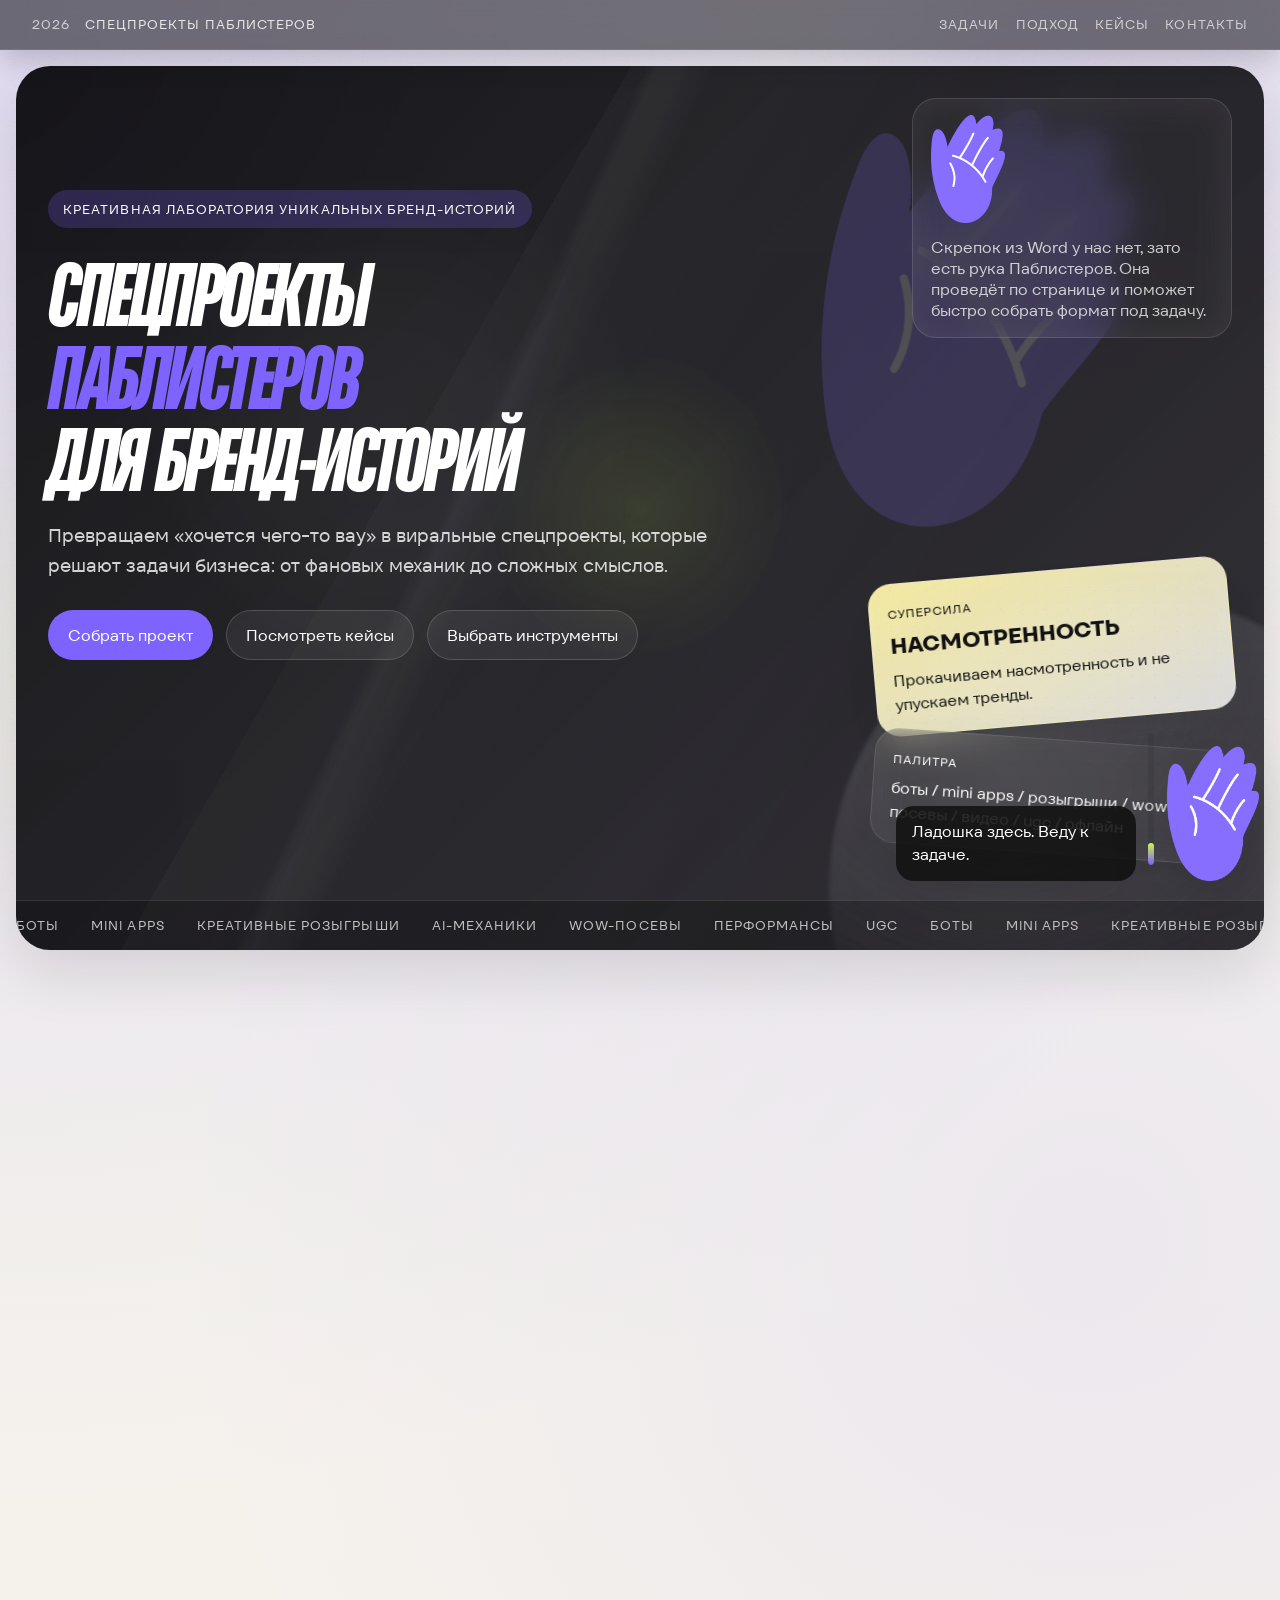
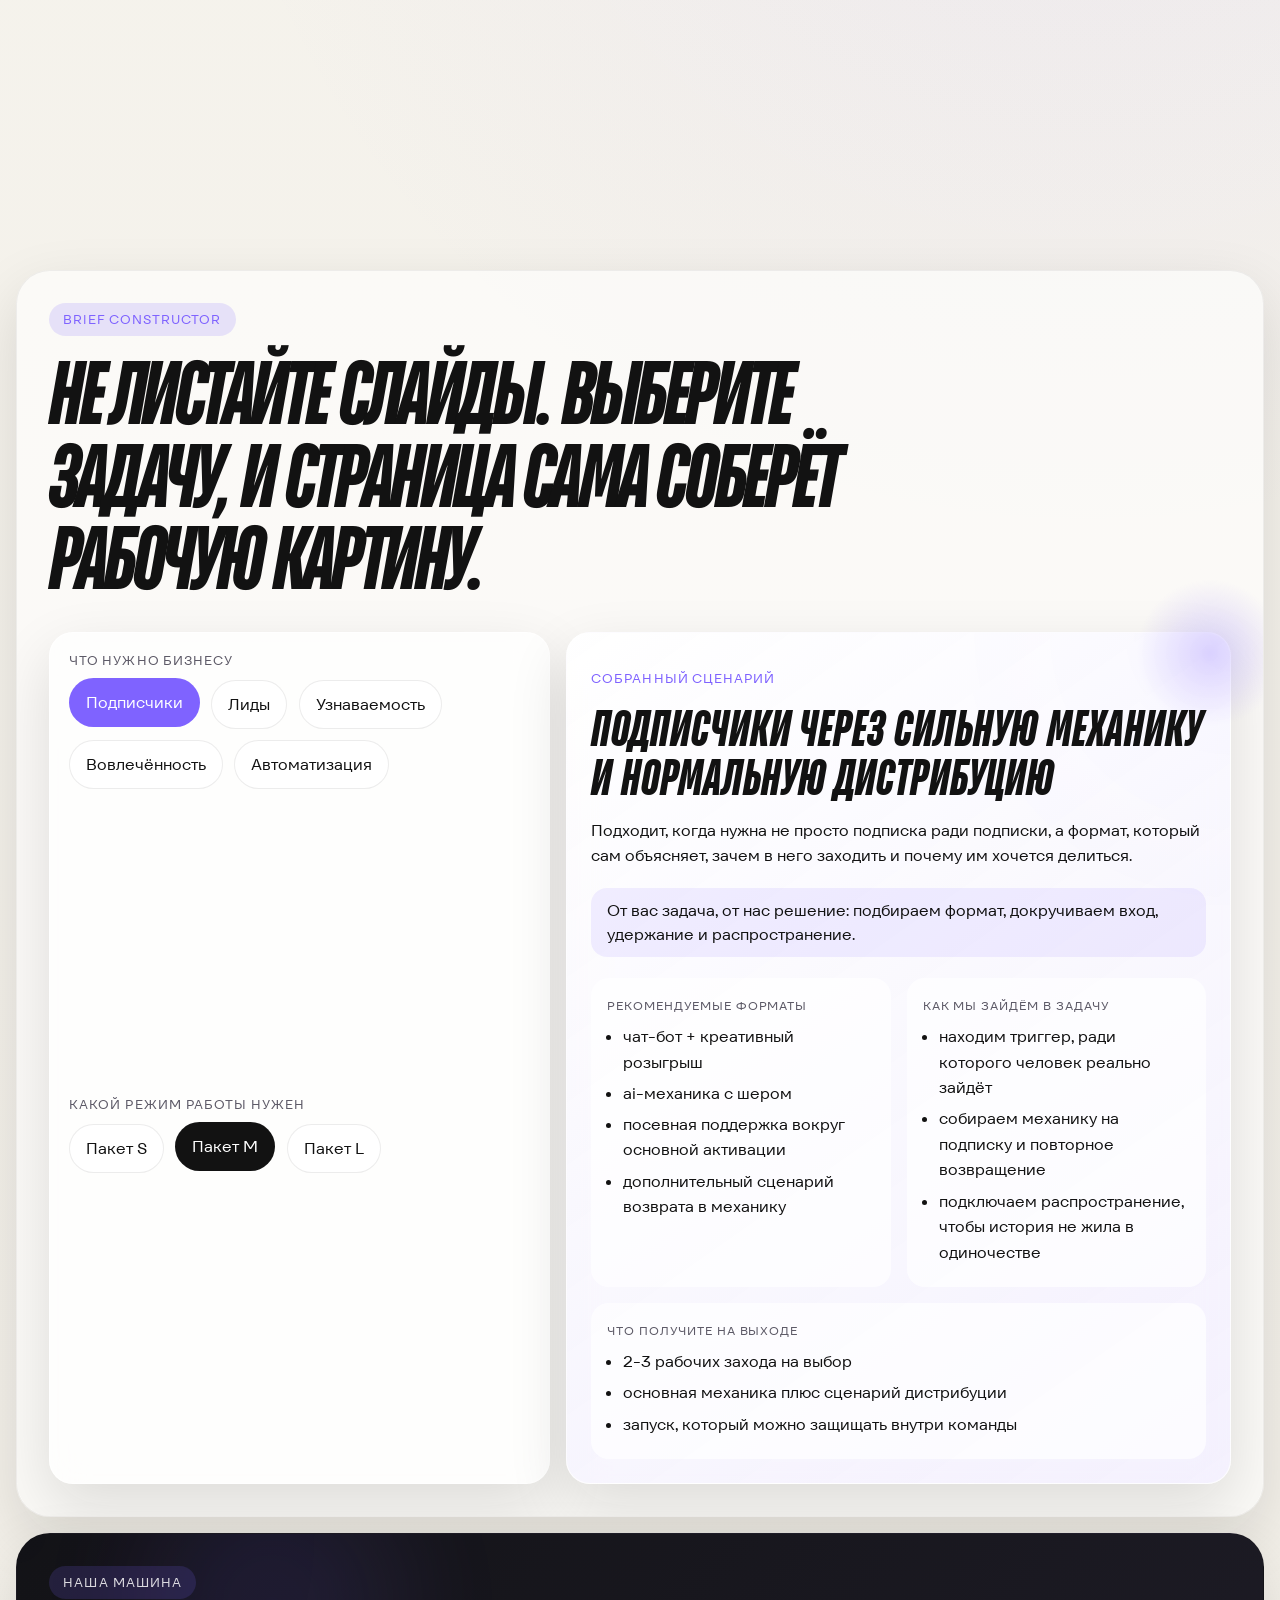
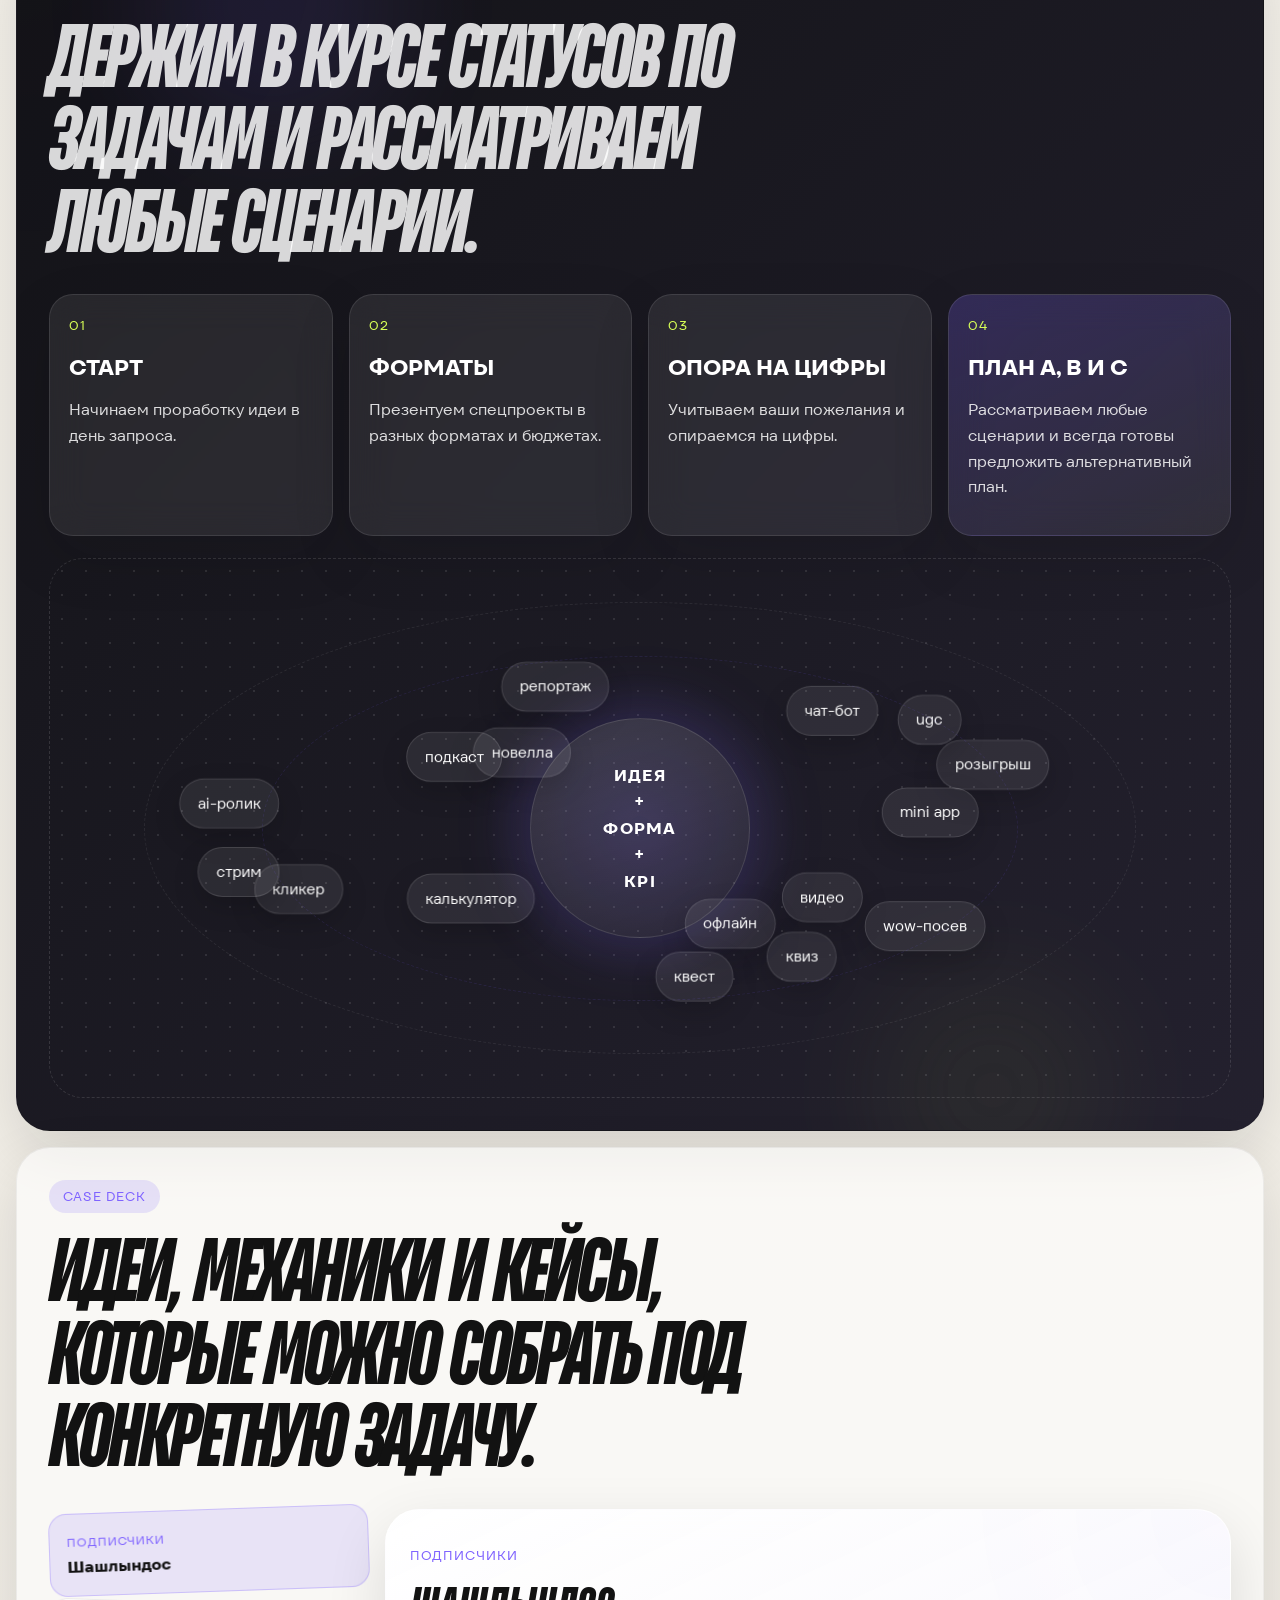
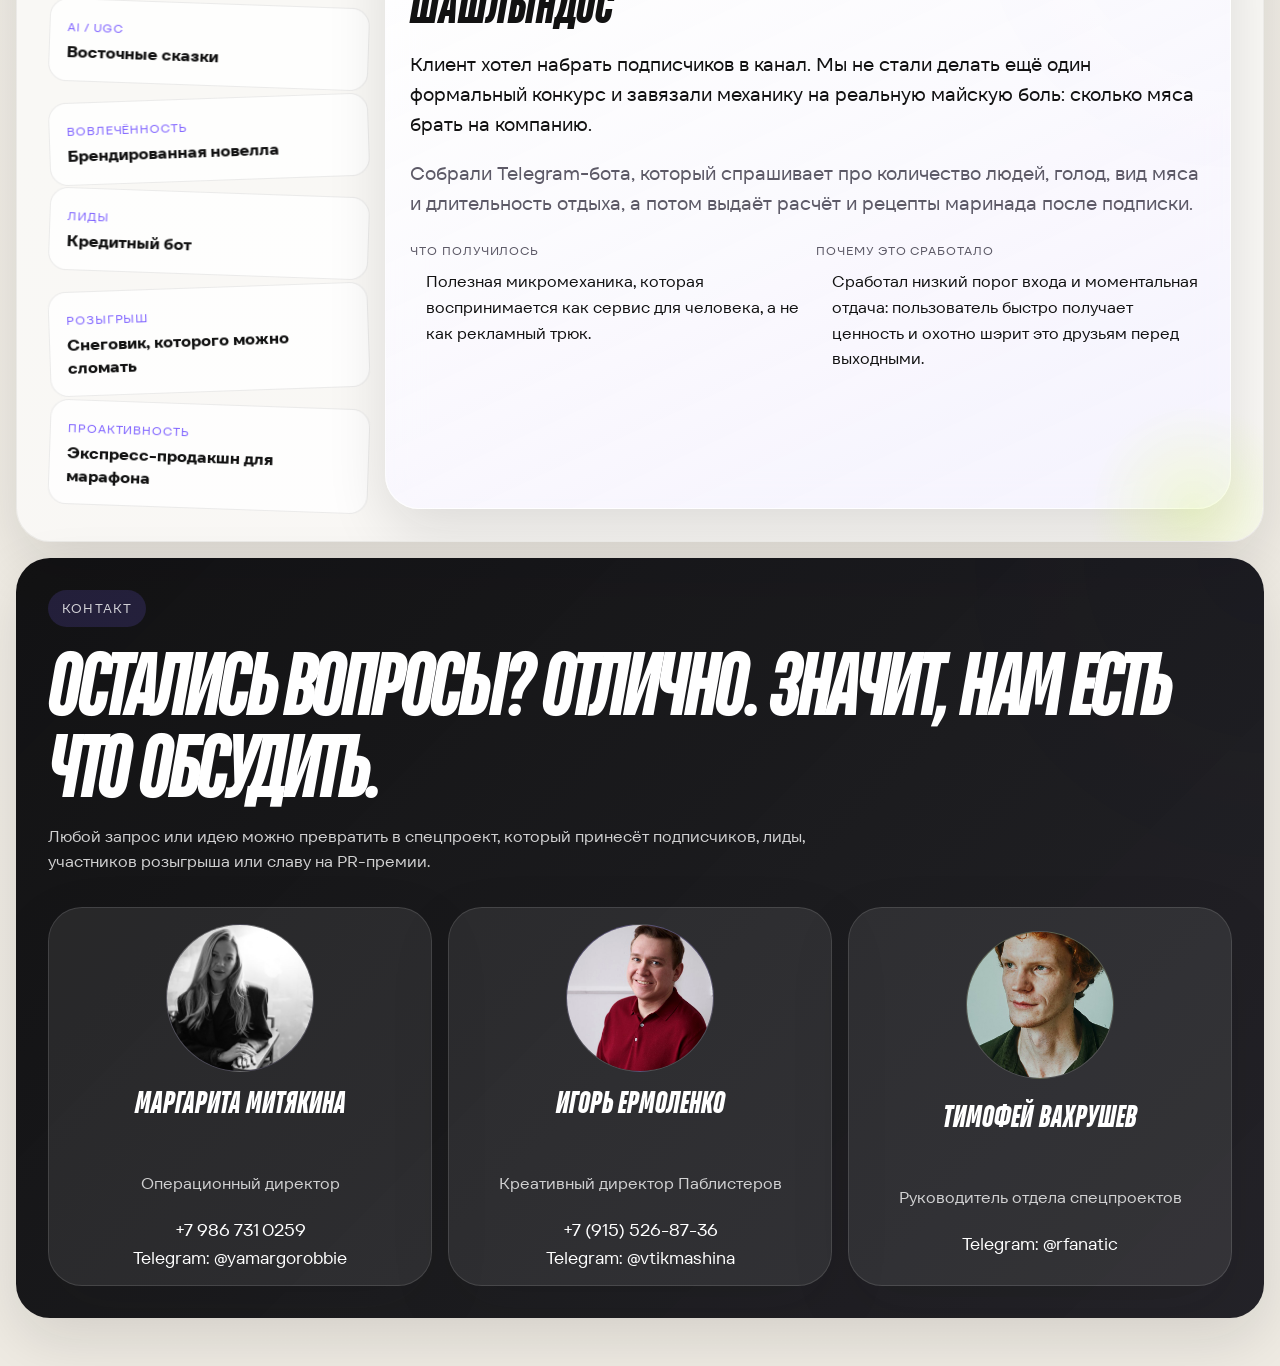
==== commit 9b2e8c47: "Add palm favicon" ====
--- a/index.html
+++ b/index.html
@@ -4,6 +4,10 @@
     <meta charset="UTF-8" />
     <meta name="viewport" content="width=device-width, initial-scale=1.0" />
     <title>Спецпроекты Паблистеров</title>
+    <link rel="icon" href="./favicon.ico?v=20260701-0738" sizes="any" />
+    <link rel="icon" type="image/png" sizes="32x32" href="./assets/icons/palm-icon-32.png?v=20260701-0738" />
+    <link rel="icon" type="image/png" sizes="192x192" href="./assets/icons/palm-icon-192.png?v=20260701-0738" />
+    <link rel="apple-touch-icon" href="./assets/icons/palm-icon-180.png?v=20260701-0738" />
     <link rel="stylesheet" href="./styles.css?v=20260331-1628" />
   </head>
   <body>
